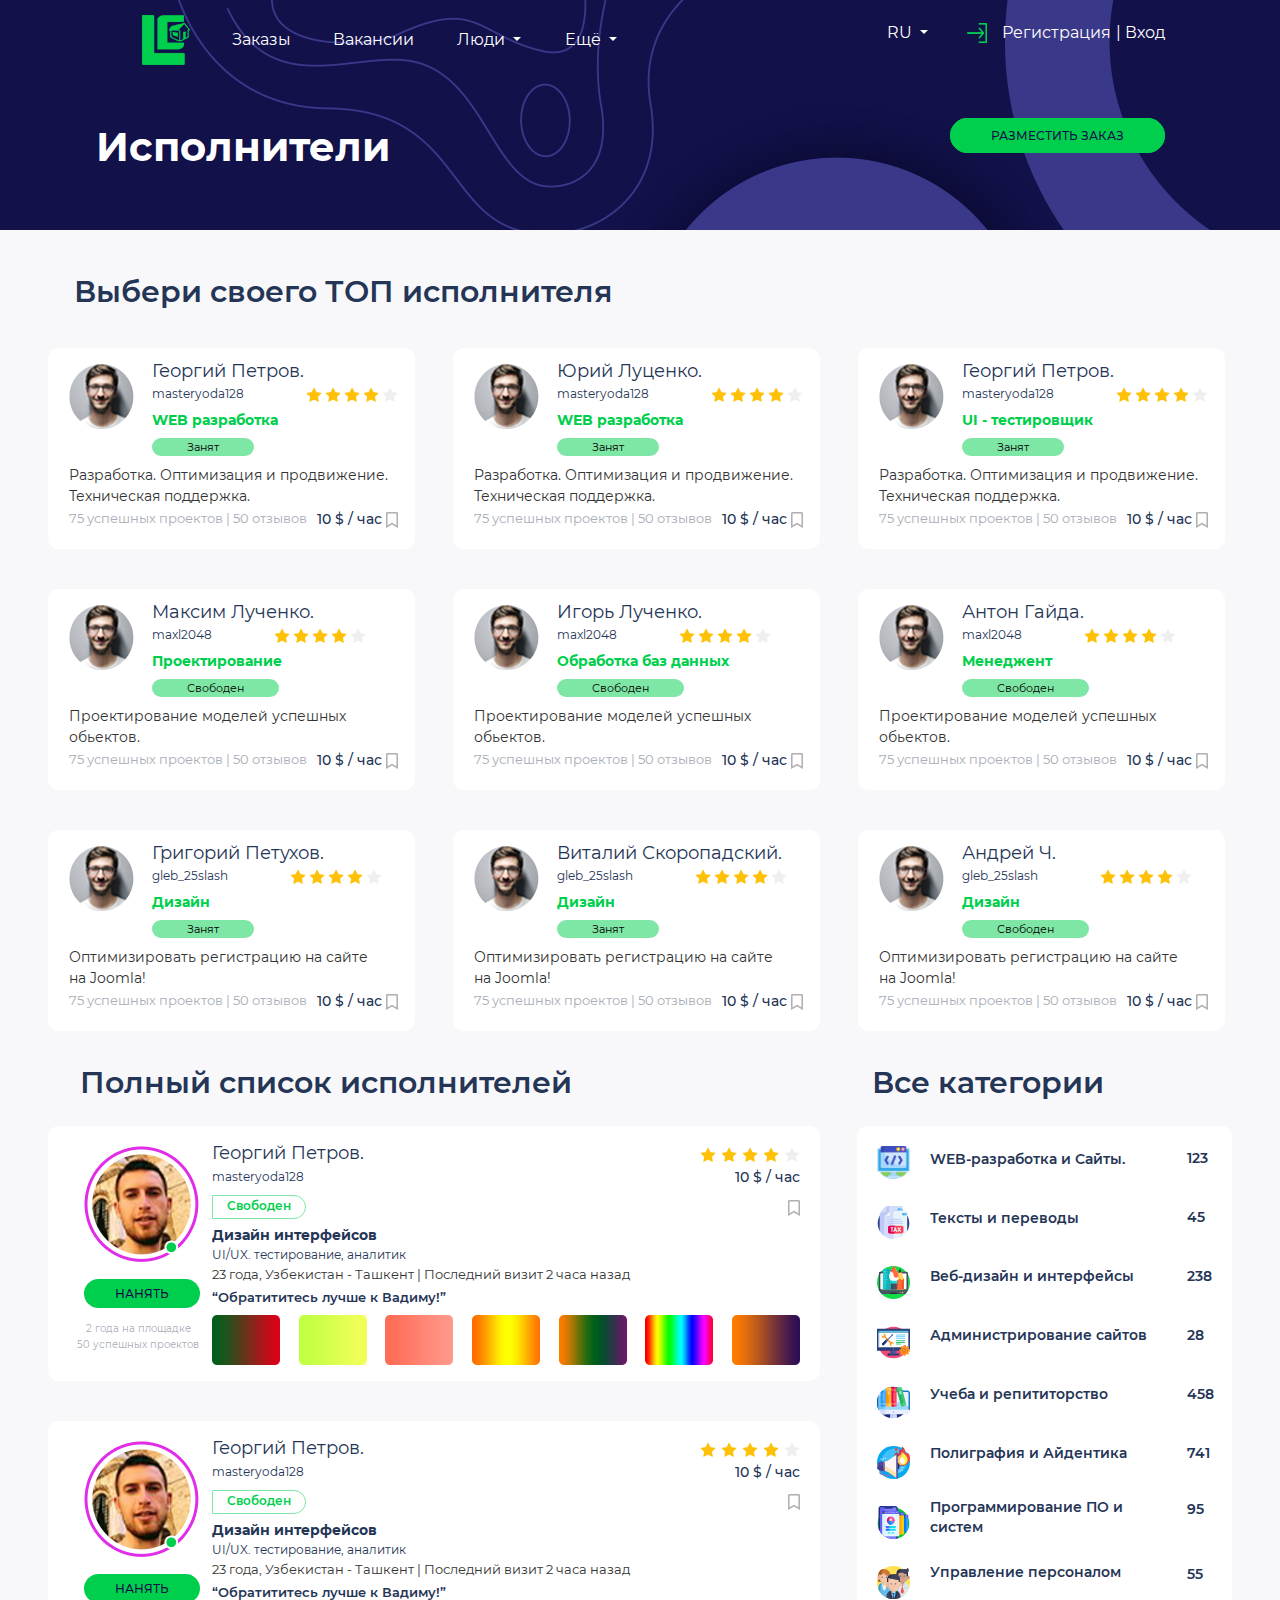
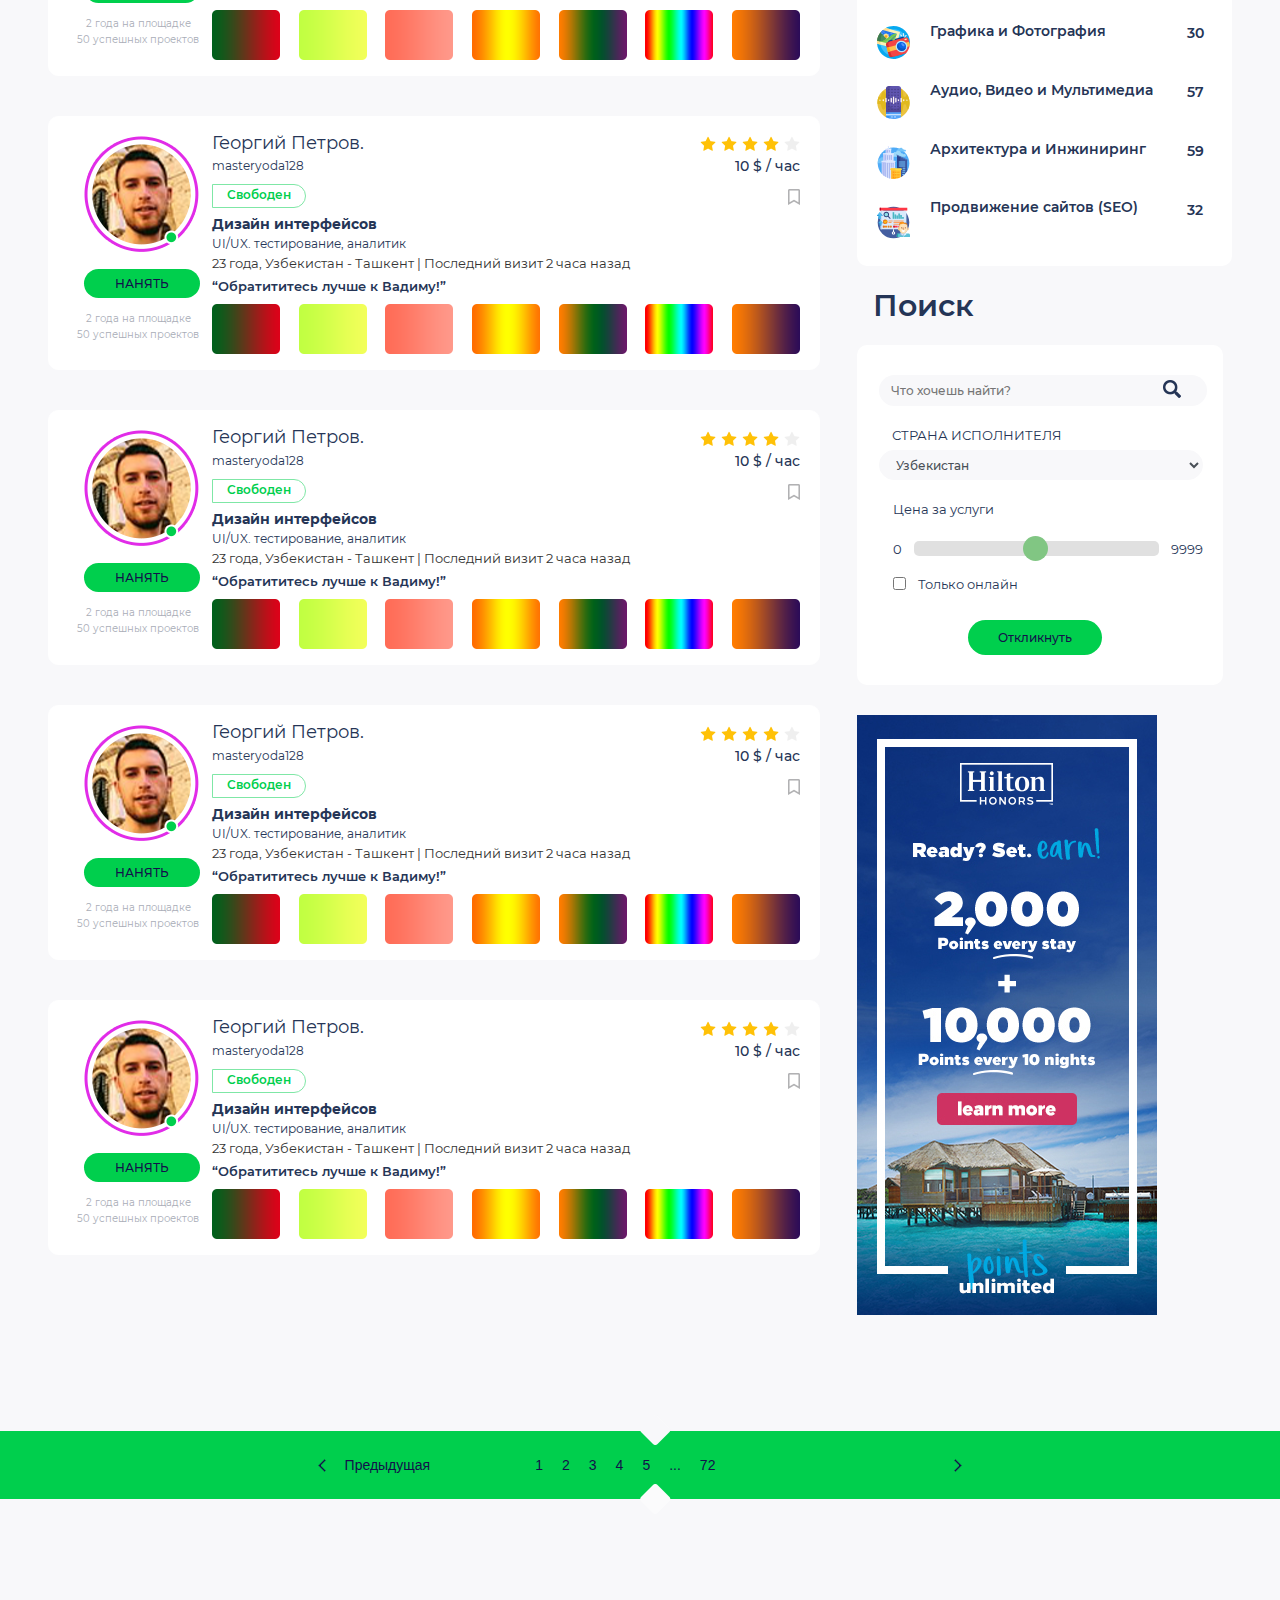
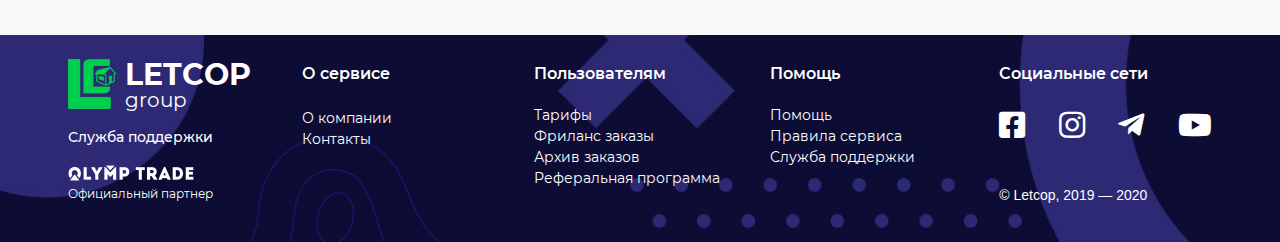
==== index.html @ edbf4bf4 "first commit" ====
<!DOCTYPE html>
<html lang="en">

<head>
    <meta charset="UTF-8">
    <meta name="viewport" content="width=device-width, initial-scale=1.0">
    <title>Document</title>
    <link rel="stylesheet" href="styles/style.css">
    <link rel="stylesheet" href="styles/fonts.css">
    <link rel="stylesheet" href="bootstrap/css/bootstrap.min.css">
    <link rel="stylesheet" href="bootstrap/js/bootstrap.min.js">
    <link rel="stylesheet" href="fontawesome/css/all.min.css">
</head>

<body>


    <header>
        <div class="header_part">
            <div class="container">
                <div class="row d-flex align-items-center justify-content-between">
                    <div class="header_nav_left d-flex">
                        <img src="images/logo.png" alt="logo.png">

                        <ul>
                            <li><a href="заказы/index.html">заказы</a></li>
                            <li><a href="">вакансии</a></li>
                            <li>

                                <div class="dropdown">
                                    <a class="btn dropdown-toggle" href="#" role="button" id="dropdownMenuLink_1"
                                        data-toggle="dropdown" aria-haspopup="true" aria-expanded="false">
                                        Люди
                                    </a>

                                    <div class="dropdown-menu" aria-labelledby="dropdownMenuLink">
                                        <a class="dropdown-item" href="#">Все исполнители</a>
                                        <a class="dropdown-item" href="#">Все команды</a>
                                        <a class="dropdown-item" href="#">Офлайн специалисты</a>
                                    </div>
                                </div>

                            </li>

                            <li>

                                <div class="dropdown">
                                    <a class="btn dropdown-toggle" href="#" role="button" id="dropdownMenuLink_3"
                                        data-toggle="dropdown" aria-haspopup="true" aria-expanded="false">
                                        ещё
                                    </a>

                                    <div class="dropdown-menu" aria-labelledby="dropdownMenuLink">
                                        <a class="dropdown-item" href="#">Реферальная программа</a>
                                        <a class="dropdown-item" href="#">База знаний</a>
                                        <a class="dropdown-item" href="#">Новости</a>
                                        <a class="dropdown-item" href="#">Форум</a>
                                        <a class="dropdown-item" href="#">Блог</a>
                                    </div>
                                </div>

                            </li>

                        </ul>
                    </div>

                    <div class="header_nav_right d-flex">
                        <div class="dropdown">
                            <a class="btn dropdown-toggle" href="#" role="button" id="dropdownMenuLink_4"
                                data-toggle="dropdown" aria-haspopup="true" aria-expanded="false">
                                RU
                            </a>

                            <div class="dropdown-menu" aria-labelledby="dropdownMenuLink">
                                <a class="dropdown-item" href="#">UZ</a>
                                <a class="dropdown-item" href="#">ENG</a>
                            </div>
                        </div>

                        <div class="logging">
                            <img src="images/logging_img.png" alt="logging_img">
                            <a href="">Регистрация</a> <span>|</span> <a href="">Вход</a>
                        </div>
                    </div>



                </div>

                <div class="row header_content d-flex justify-content-between">
                    <div class="header_content_h1">
                        <h1>исполнители</h1>
                    </div>

                    <div class="button"><a href="">разместить заказ</a></div>
                </div>
            </div>
        </div>
    </header>


    <main>

        <!-- 2 - часть main ( Выбери своего топ исполнителя! ) -->
        <section>

            <div class="main_top">
                <div class="container-fluid">
                    <div class="main_top_title d-flex justify-content-center">
                        <h2>Выбери своего <span>топ</span> исполнителя</h2>
                    </div>

                    <div class="d-flex justify-content-center">
                        <div class="top_executor_cards">

                            <div class="row">
                                <div class="col-lg-auto">
                                    <div class="card_1">
                                        <div class="top_part d-flex">
                                            <div class="executor"> <img src="images/executor__1.png" alt="executor__1">
                                            </div>
                                            <ul>
                                                <li>Георгий Петров.</li>
                                                <li>masteryoda128
                                                    <span><img src="images/star_1.png" alt="star__1">
                                                        <img src="images/star_1.png" alt="star_1">
                                                        <img src="images/star_1.png" alt="star_1">
                                                        <img src="images/star_1.png" alt="star_1">
                                                        <img src="images/star_2.png" alt="star_2">
                                                    </span></li>
                                                <li>WEB разработка</li>
                                                <li><a href="">занят</a></li>
                                            </ul>
                                        </div>

                                        <div class="bottom_part">
                                            <ul>
                                                <li>Разработка. Оптимизация и продвижение.</li>
                                                <li>Техническая поддержка.</li>
                                                <li><a href="">75 успешных проектов</a> | <a href="">50 отзывов</a>
                                                    <span>10
                                                        $ / час <a href=""><img src="images/bookmark.png"
                                                                alt="bookmark"></a></span>
                                                </li>

                                            </ul>
                                        </div>
                                    </div>
                                </div>
                                <div class="col-lg-auto">
                                    <div class="card_1">
                                        <div class="top_part d-flex">
                                            <div class="executor"> <img src="images/executor__1.png" alt="executor__1">
                                            </div>
                                            <ul>
                                                <li>Юрий Луценко.</li>
                                                <li>masteryoda128
                                                    <span><img src="images/star_1.png" alt="star__1">
                                                        <img src="images/star_1.png" alt="star_1">
                                                        <img src="images/star_1.png" alt="star_1">
                                                        <img src="images/star_1.png" alt="star_1">
                                                        <img src="images/star_2.png" alt="star_2">
                                                    </span></li>
                                                <li>WEB разработка</li>
                                                <li><a href="">занят</a></li>
                                            </ul>
                                        </div>

                                        <div class="bottom_part">
                                            <ul>
                                                <li>Разработка. Оптимизация и продвижение.</li>
                                                <li>Техническая поддержка.</li>
                                                <li><a href="">75 успешных проектов</a> | <a href="">50 отзывов</a>
                                                    <span>10
                                                        $ /
                                                        час <a href=""><img src="images/bookmark.png"
                                                                alt="bookmark"></a></span>
                                                </li>
                                            </ul>
                                        </div>
                                    </div>
                                </div>
                                <div class="col-lg-auto">
                                    <div class="card_1">
                                        <div class="top_part d-flex">
                                            <div class="executor"> <img src="images/executor__1.png" alt="executor__1">
                                            </div>
                                            <ul>
                                                <li>Георгий Петров.</li>
                                                <li>masteryoda128
                                                    <span><img src="images/star_1.png" alt="star__1">
                                                        <img src="images/star_1.png" alt="star_1">
                                                        <img src="images/star_1.png" alt="star_1">
                                                        <img src="images/star_1.png" alt="star_1">
                                                        <img src="images/star_2.png" alt="star_2">
                                                    </span></li>
                                                <li>UI - тестировщик</li>
                                                <li><a href="">занят</a></li>
                                            </ul>
                                        </div>

                                        <div class="bottom_part">
                                            <ul>
                                                <li>Разработка. Оптимизация и продвижение.</li>
                                                <li>Техническая поддержка.</li>
                                                <li><a href="">75 успешных проектов</a> | <a href="">50 отзывов</a>
                                                    <span>10
                                                        $ /
                                                        час <a href=""><img src="images/bookmark.png"
                                                                alt="bookmark"></a></span>
                                                </li>
                                            </ul>

                                        </div>
                                    </div>
                                </div>



                                <div class="col-lg-auto">
                                    <div class="card_1">
                                        <div class="top_part d-flex">
                                            <div class="executor"> <img src="images/executor__1.png" alt="executor__1">
                                            </div>
                                            <ul>
                                                <li>Максим Лученко.</li>
                                                <li>maxl2048
                                                    <span><img src="images/star_1.png" alt="star__1">
                                                        <img src="images/star_1.png" alt="star_1">
                                                        <img src="images/star_1.png" alt="star_1">
                                                        <img src="images/star_1.png" alt="star_1">
                                                        <img src="images/star_2.png" alt="star_2">
                                                    </span></li>
                                                <li>Проектирование</li>
                                                <li><a href="">свободен</a></li>
                                            </ul>
                                        </div>

                                        <div class="bottom_part">
                                            <ul>
                                                <li>Проектирование моделей успешных</li>
                                                <li>обьектов.</li>
                                                <li><a href="">75 успешных проектов</a> | <a href="">50 отзывов</a>
                                                    <span>10
                                                        $ /
                                                        час <a href=""><img src="images/bookmark.png"
                                                                alt="bookmark"></a></span>
                                                </li>
                                            </ul>
                                        </div>
                                    </div>
                                </div>
                                <div class="col-lg-auto">
                                    <div class="card_1">
                                        <div class="top_part d-flex">
                                            <div class="executor"> <img src="images/executor__1.png" alt="executor__1">
                                            </div>
                                            <ul>
                                                <li>Игорь Лученко.</li>
                                                <li>maxl2048
                                                    <span><img src="images/star_1.png" alt="star__1">
                                                        <img src="images/star_1.png" alt="star_1">
                                                        <img src="images/star_1.png" alt="star_1">
                                                        <img src="images/star_1.png" alt="star_1">
                                                        <img src="images/star_2.png" alt="star_2">
                                                    </span></li>
                                                <li>Обработка баз данных</li>
                                                <li><a href="">свободен</a></li>
                                            </ul>
                                        </div>

                                        <div class="bottom_part">
                                            <ul>
                                                <li>Проектирование моделей успешных</li>
                                                <li>обьектов.</li>
                                                <li><a href="">75 успешных проектов</a> | <a href="">50 отзывов</a>
                                                    <span>10
                                                        $ /
                                                        час <a href=""><img src="images/bookmark.png"
                                                                alt="bookmark"></a></span>
                                                </li>
                                            </ul>
                                        </div>
                                    </div>
                                </div>
                                <div class="col-lg-auto">
                                    <div class="card_1">
                                        <div class="top_part d-flex">
                                            <div class="executor"> <img src="images/executor__1.png" alt="executor__1">
                                            </div>
                                            <ul>
                                                <li>Антон Гайда.</li>
                                                <li>maxl2048
                                                    <span><img src="images/star_1.png" alt="star__1">
                                                        <img src="images/star_1.png" alt="star_1">
                                                        <img src="images/star_1.png" alt="star_1">
                                                        <img src="images/star_1.png" alt="star_1">
                                                        <img src="images/star_2.png" alt="star_2">
                                                    </span></li>
                                                <li>Менеджент</li>
                                                <li><a href="">свободен</a></li>
                                            </ul>
                                        </div>

                                        <div class="bottom_part">
                                            <ul>
                                                <li>Проектирование моделей успешных</li>
                                                <li>обьектов.</li>
                                                <li><a href="">75 успешных проектов</a> | <a href="">50 отзывов</a>
                                                    <span>10
                                                        $ /
                                                        час <a href=""><img src="images/bookmark.png"
                                                                alt="bookmark"></a></span>
                                                </li>
                                            </ul>
                                        </div>
                                    </div>
                                </div>



                                <div class="col-lg-auto">
                                    <div class="card_1">
                                        <div class="top_part d-flex">
                                            <div class="executor"> <img src="images/executor__1.png" alt="executor__1">
                                            </div>
                                            <ul>
                                                <li>Григорий Петухов.</li>
                                                <li>gleb_25slash
                                                    <span><img src="images/star_1.png" alt="star__1">
                                                        <img src="images/star_1.png" alt="star_1">
                                                        <img src="images/star_1.png" alt="star_1">
                                                        <img src="images/star_1.png" alt="star_1">
                                                        <img src="images/star_2.png" alt="star_2">
                                                    </span></li>
                                                <li>Дизайн</li>
                                                <li><a href="">занят</a></li>
                                            </ul>
                                        </div>

                                        <div class="bottom_part">
                                            <ul>
                                                <li>Оптимизировать регистрацию на сайте</li>
                                                <li>на Joomla!</li>
                                                <li><a href="">75 успешных проектов</a> | <a href="">50 отзывов</a>
                                                    <span>10
                                                        $ /
                                                        час <a href=""><img src="images/bookmark.png"
                                                                alt="bookmark"></a></span>
                                                </li>
                                            </ul>
                                        </div>
                                    </div>
                                </div>
                                <div class="col-lg-auto">
                                    <div class="card_1">
                                        <div class="top_part d-flex">
                                            <div class="executor"> <img src="images/executor__1.png" alt="executor__1">
                                            </div>
                                            <ul>
                                                <li>Виталий Скоропадский.</li>
                                                <li>gleb_25slash
                                                    <span><img src="images/star_1.png" alt="star__1">
                                                        <img src="images/star_1.png" alt="star_1">
                                                        <img src="images/star_1.png" alt="star_1">
                                                        <img src="images/star_1.png" alt="star_1">
                                                        <img src="images/star_2.png" alt="star_2">
                                                    </span></li>
                                                <li>Дизайн</li>
                                                <li><a href="">занят</a></li>
                                            </ul>
                                        </div>

                                        <div class="bottom_part">
                                            <ul>
                                                <li>Оптимизировать регистрацию на сайте</li>
                                                <li>на Joomla!</li>
                                                <li><a href="">75 успешных проектов</a> | <a href="">50 отзывов</a>
                                                    <span>10
                                                        $ /
                                                        час <a href=""><img src="images/bookmark.png"
                                                                alt="bookmark"></a></span>
                                                </li>
                                            </ul>
                                        </div>
                                    </div>
                                </div>
                                <div class="col-lg-auto">
                                    <div class="card_1">
                                        <div class="top_part d-flex">
                                            <div class="executor"> <img src="images/executor__1.png" alt="executor__1">
                                            </div>
                                            <ul>
                                                <li>Андрей Ч.</li>
                                                <li>gleb_25slash
                                                    <span><img src="images/star_1.png" alt="star__1">
                                                        <img src="images/star_1.png" alt="star_1">
                                                        <img src="images/star_1.png" alt="star_1">
                                                        <img src="images/star_1.png" alt="star_1">
                                                        <img src="images/star_2.png" alt="star_2">
                                                    </span></li>
                                                <li>Дизайн</li>
                                                <li><a href="">свободен</a></li>
                                            </ul>
                                        </div>

                                        <div class="bottom_part">
                                            <ul>
                                                <li>Оптимизировать регистрацию на сайте</li>
                                                <li>на Joomla!</li>
                                                <li><a href="">75 успешных проектов</a> | <a href="">50 отзывов</a>
                                                    <span>10
                                                        $ /
                                                        час <a href=""><img src="images/bookmark.png"
                                                                alt="bookmark"></a></span>
                                                </li>
                                            </ul>
                                        </div>
                                    </div>
                                </div>


                            </div>
                        </div>
                    </div>
                </div>
            </div>
        </section>

        <!-- 2 - часть main ( Полный список исполнителей! и Все категории )  -->
        <section>

            <div class="main_bottom">
                <div class="container-fluid">

                    <div class="main_bottom_title d-flex justify-content-center">
                        <h2>Полный список исполнителей</h2>
                        <h2>Все категории</h2>
                    </div>


                    <div class="d-flex justify-content-center">
                        <div class="main_bottom_cards d-flex">

                            <div class="full_list_of_performers">


                                <div class="card_performers d-flex justify-content-between ">

                                    <div class="left_part_card">
                                        <img src="images/performers_img.png" alt="performers_img">
                                        <ul>
                                            <li><a href="">нанять</a></li>
                                            <li>2 года на площадке</li>
                                            <li>50 успешных проектов</li>
                                        </ul>
                                    </div>

                                    <div class="right_part_card">
                                        <ul>
                                            <li>Георгий Петров.
                                                <span>
                                                    <img src="images/star_1.png" alt="star_1(right_part_card)">
                                                    <img src="images/star_1.png" alt="star_1(right_part_card)">
                                                    <img src="images/star_1.png" alt="star_1(right_part_card)">
                                                    <img src="images/star_1.png" alt="star_1(right_part_card)">
                                                    <img src="images/star_2.png" alt="star_2(right_part_card)">
                                                </span>
                                            </li>
                                            <li>masteryoda128 <span>10 $ / час</span></li>
                                            <li><a href="">Свободен</a> <a href=""><img src="images/bookmark.png"
                                                        alt="bookmark(right_part_card)"></a></li>
                                            <li>Дизайн интерфейсов</li>
                                            <li>UI/UX. тестирование, аналитик</li>
                                            <li>23 года, Узбекистан - Ташкент | Последний визит 2 часа назад</li>
                                            <li>“Обратититесь лучше к Вадиму!”</li>
                                            <li><img src="images/gradient_1_img.png" alt="gradient_img">
                                                <img src="images/gradient_2_img.png" alt="gradient_img">
                                                <img src="images/gradient_3_img.png" alt="gradient_img">
                                                <img src="images/gradient_4_img.png" alt="gradient_img">
                                                <img src="images/gradient_5_img.png" alt="gradient_img">
                                                <img src="images/gradient_6_img.png" alt="gradient_img">
                                                <img src="images/gradient_7_img.png" alt="gradient_7img"></li>
                                        </ul>
                                    </div>

                                </div>
                                <div class="card_performers d-flex justify-content-between ">

                                    <div class="left_part_card">
                                        <img src="images/performers_img.png" alt="performers_img">
                                        <ul>
                                            <li><a href="">нанять</a></li>
                                            <li>2 года на площадке</li>
                                            <li>50 успешных проектов</li>
                                        </ul>
                                    </div>

                                    <div class="right_part_card">
                                        <ul>
                                            <li>Георгий Петров.
                                                <span>
                                                    <img src="images/star_1.png" alt="star_1(right_part_card)">
                                                    <img src="images/star_1.png" alt="star_1(right_part_card)">
                                                    <img src="images/star_1.png" alt="star_1(right_part_card)">
                                                    <img src="images/star_1.png" alt="star_1(right_part_card)">
                                                    <img src="images/star_2.png" alt="star_2(right_part_card)">
                                                </span>
                                            </li>
                                            <li>masteryoda128 <span>10 $ / час</span></li>
                                            <li><a href="">Свободен</a> <a href=""><img src="images/bookmark.png"
                                                        alt="bookmark(right_part_card)"></a></li>
                                            <li>Дизайн интерфейсов</li>
                                            <li>UI/UX. тестирование, аналитик</li>
                                            <li>23 года, Узбекистан - Ташкент | Последний визит 2 часа назад</li>
                                            <li>“Обратититесь лучше к Вадиму!”</li>
                                            <li><img src="images/gradient_1_img.png" alt="gradient_img">
                                                <img src="images/gradient_2_img.png" alt="gradient_img">
                                                <img src="images/gradient_3_img.png" alt="gradient_img">
                                                <img src="images/gradient_4_img.png" alt="gradient_img">
                                                <img src="images/gradient_5_img.png" alt="gradient_img">
                                                <img src="images/gradient_6_img.png" alt="gradient_img">
                                                <img src="images/gradient_7_img.png" alt="gradient_7img"></li>
                                        </ul>
                                    </div>

                                </div>
                                <div class="card_performers d-flex justify-content-between ">

                                    <div class="left_part_card">
                                        <img src="images/performers_img.png" alt="performers_img">
                                        <ul>
                                            <li><a href="">нанять</a></li>
                                            <li>2 года на площадке</li>
                                            <li>50 успешных проектов</li>
                                        </ul>
                                    </div>

                                    <div class="right_part_card">
                                        <ul>
                                            <li>Георгий Петров.
                                                <span>
                                                    <img src="images/star_1.png" alt="star_1(right_part_card)">
                                                    <img src="images/star_1.png" alt="star_1(right_part_card)">
                                                    <img src="images/star_1.png" alt="star_1(right_part_card)">
                                                    <img src="images/star_1.png" alt="star_1(right_part_card)">
                                                    <img src="images/star_2.png" alt="star_2(right_part_card)">
                                                </span>
                                            </li>
                                            <li>masteryoda128 <span>10 $ / час</span></li>
                                            <li><a href="">Свободен</a> <a href=""><img src="images/bookmark.png"
                                                        alt="bookmark(right_part_card)"></a></li>
                                            <li>Дизайн интерфейсов</li>
                                            <li>UI/UX. тестирование, аналитик</li>
                                            <li>23 года, Узбекистан - Ташкент | Последний визит 2 часа назад</li>
                                            <li>“Обратититесь лучше к Вадиму!”</li>
                                            <li><img src="images/gradient_1_img.png" alt="gradient_img">
                                                <img src="images/gradient_2_img.png" alt="gradient_img">
                                                <img src="images/gradient_3_img.png" alt="gradient_img">
                                                <img src="images/gradient_4_img.png" alt="gradient_img">
                                                <img src="images/gradient_5_img.png" alt="gradient_img">
                                                <img src="images/gradient_6_img.png" alt="gradient_img">
                                                <img src="images/gradient_7_img.png" alt="gradient_7img"></li>
                                        </ul>
                                    </div>

                                </div>
                                <div class="card_performers d-flex justify-content-between ">

                                    <div class="left_part_card">
                                        <img src="images/performers_img.png" alt="performers_img">
                                        <ul>
                                            <li><a href="">нанять</a></li>
                                            <li>2 года на площадке</li>
                                            <li>50 успешных проектов</li>
                                        </ul>
                                    </div>

                                    <div class="right_part_card">
                                        <ul>
                                            <li>Георгий Петров.
                                                <span>
                                                    <img src="images/star_1.png" alt="star_1(right_part_card)">
                                                    <img src="images/star_1.png" alt="star_1(right_part_card)">
                                                    <img src="images/star_1.png" alt="star_1(right_part_card)">
                                                    <img src="images/star_1.png" alt="star_1(right_part_card)">
                                                    <img src="images/star_2.png" alt="star_2(right_part_card)">
                                                </span>
                                            </li>
                                            <li>masteryoda128 <span>10 $ / час</span></li>
                                            <li><a href="">Свободен</a> <a href=""><img src="images/bookmark.png"
                                                        alt="bookmark(right_part_card)"></a></li>
                                            <li>Дизайн интерфейсов</li>
                                            <li>UI/UX. тестирование, аналитик</li>
                                            <li>23 года, Узбекистан - Ташкент | Последний визит 2 часа назад</li>
                                            <li>“Обратититесь лучше к Вадиму!”</li>
                                            <li><img src="images/gradient_1_img.png" alt="gradient_img">
                                                <img src="images/gradient_2_img.png" alt="gradient_img">
                                                <img src="images/gradient_3_img.png" alt="gradient_img">
                                                <img src="images/gradient_4_img.png" alt="gradient_img">
                                                <img src="images/gradient_5_img.png" alt="gradient_img">
                                                <img src="images/gradient_6_img.png" alt="gradient_img">
                                                <img src="images/gradient_7_img.png" alt="gradient_7img"></li>
                                        </ul>
                                    </div>

                                </div>
                                <div class="card_performers d-flex justify-content-between ">

                                    <div class="left_part_card">
                                        <img src="images/performers_img.png" alt="performers_img">
                                        <ul>
                                            <li><a href="">нанять</a></li>
                                            <li>2 года на площадке</li>
                                            <li>50 успешных проектов</li>
                                        </ul>
                                    </div>

                                    <div class="right_part_card">
                                        <ul>
                                            <li>Георгий Петров.
                                                <span>
                                                    <img src="images/star_1.png" alt="star_1(right_part_card)">
                                                    <img src="images/star_1.png" alt="star_1(right_part_card)">
                                                    <img src="images/star_1.png" alt="star_1(right_part_card)">
                                                    <img src="images/star_1.png" alt="star_1(right_part_card)">
                                                    <img src="images/star_2.png" alt="star_2(right_part_card)">
                                                </span>
                                            </li>
                                            <li>masteryoda128 <span>10 $ / час</span></li>
                                            <li><a href="">Свободен</a> <a href=""><img src="images/bookmark.png"
                                                        alt="bookmark(right_part_card)"></a></li>
                                            <li>Дизайн интерфейсов</li>
                                            <li>UI/UX. тестирование, аналитик</li>
                                            <li>23 года, Узбекистан - Ташкент | Последний визит 2 часа назад</li>
                                            <li>“Обратититесь лучше к Вадиму!”</li>
                                            <li><img src="images/gradient_1_img.png" alt="gradient_img">
                                                <img src="images/gradient_2_img.png" alt="gradient_img">
                                                <img src="images/gradient_3_img.png" alt="gradient_img">
                                                <img src="images/gradient_4_img.png" alt="gradient_img">
                                                <img src="images/gradient_5_img.png" alt="gradient_img">
                                                <img src="images/gradient_6_img.png" alt="gradient_img">
                                                <img src="images/gradient_7_img.png" alt="gradient_7img"></li>
                                        </ul>
                                    </div>

                                </div>
                                <div class="card_performers d-flex justify-content-between ">

                                    <div class="left_part_card">
                                        <img src="images/performers_img.png" alt="performers_img">
                                        <ul>
                                            <li><a href="">нанять</a></li>
                                            <li>2 года на площадке</li>
                                            <li>50 успешных проектов</li>
                                        </ul>
                                    </div>

                                    <div class="right_part_card">
                                        <ul>
                                            <li>Георгий Петров.
                                                <span>
                                                    <img src="images/star_1.png" alt="star_1(right_part_card)">
                                                    <img src="images/star_1.png" alt="star_1(right_part_card)">
                                                    <img src="images/star_1.png" alt="star_1(right_part_card)">
                                                    <img src="images/star_1.png" alt="star_1(right_part_card)">
                                                    <img src="images/star_2.png" alt="star_2(right_part_card)">
                                                </span>
                                            </li>
                                            <li>masteryoda128 <span>10 $ / час</span></li>
                                            <li><a href="">Свободен</a> <a href=""><img src="images/bookmark.png"
                                                        alt="bookmark(right_part_card)"></a></li>
                                            <li>Дизайн интерфейсов</li>
                                            <li>UI/UX. тестирование, аналитик</li>
                                            <li>23 года, Узбекистан - Ташкент | Последний визит 2 часа назад</li>
                                            <li>“Обратититесь лучше к Вадиму!”</li>
                                            <li><img src="images/gradient_1_img.png" alt="gradient_img">
                                                <img src="images/gradient_2_img.png" alt="gradient_img">
                                                <img src="images/gradient_3_img.png" alt="gradient_img">
                                                <img src="images/gradient_4_img.png" alt="gradient_img">
                                                <img src="images/gradient_5_img.png" alt="gradient_img">
                                                <img src="images/gradient_6_img.png" alt="gradient_img">
                                                <img src="images/gradient_7_img.png" alt="gradient_7img"></li>
                                        </ul>
                                    </div>

                                </div>

                            </div>


                            <!-- 3 - часть main (Все категории) -->


                            <div class="all_catecories">
                                <div class="top_card_all_categories">

                                    <div class="list_all_categories d-flex">
                                        <ul>
                                            <li><img src="images/1_img_all_categories.png"
                                                    alt="1_img_all_categories.png"></li>
                                            <li><img src="images/2_img_all_categories.svg"
                                                    alt="2_img_all_categories.png"></li>
                                            <li><img src="images/3_img_all_categories.svg"
                                                    alt="3_img_all_categories.png"></li>
                                            <li><img src="images/4_img_all_categories.svg"
                                                    alt="4_img_all_categories.png"></li>
                                            <li><img src="images/5_img_all_categories.svg"
                                                    alt="5_img_all_categories.png"></li>
                                            <li><img src="images/6_img_all_categories.svg"
                                                    alt="6_img_all_categories.png"></li>
                                            <li><img src="images/7_img_all_categories.svg"
                                                    alt="7_img_all_categories.png"></li>
                                            <li><img src="images/8_img_all_categories.svg"
                                                    alt="8_img_all_categories.png"></li>
                                            <li><img src="images/9_img_all_categories.svg"
                                                    alt="9_img_all_categories.png"></li>
                                            <li><img src="images/10_img_all_categories.svg"
                                                    alt="10_img_all_categories.png"></li>
                                            <li><img src="images/11_img_all_categories.svg"
                                                    alt="11_img_all_categories.png"></li>
                                            <li><img src="images/12_img_all_categories.svg"
                                                    alt="12_img_all_categories.png"></li>


                                        </ul>


                                        <ul>
                                            <li>
                                                <div class="dropdown_all-categories">
                                                    <a class="btn " href="#" role="button" id="dropdownMenuLink__1"
                                                        data-toggle="dropdown" aria-haspopup="true"
                                                        aria-expanded="false">
                                                        WEB-разработка и Сайты.
                                                    </a>

                                                    <div class="dropdown-menu" aria-labelledby="dropdownMenuLink">
                                                        <ul>
                                                            <a class="dropdown-item d-flex justify-content-between"
                                                                href="#">Веб-программирование <span>7</span></a>
                                                            <a class="dropdown-item d-flex justify-content-between"
                                                                href="#">HTML-верстка <span>7</span></a>
                                                            <a class="dropdown-item d-flex justify-content-between"
                                                                href="#">Системы управления (CMS)
                                                                <span>23</span></a>
                                                            <a class="dropdown-item d-flex justify-content-between"
                                                                href="#">Сайты «под ключ» <span>7</span></a>
                                                            <a class="dropdown-item d-flex justify-content-between"
                                                                href="#">Интернет-магазины <span>7</span></a>
                                                            <a class="dropdown-item d-flex justify-content-between"
                                                                href="#">Тестирование сайтов <span>7</span></a>
                                                        </ul>

                                                    </div>
                                                </div>
                                            </li>

                                            <li>
                                                <div class="dropdown_all-categories">
                                                    <a class="btn " href="#" role="button" id="dropdownMenuLink__2"
                                                        data-toggle="dropdown" aria-haspopup="true"
                                                        aria-expanded="false">
                                                        Тексты и переводы
                                                    </a>

                                                    <div class="dropdown-menu" aria-labelledby="dropdownMenuLink">
                                                        <ul>
                                                            <a class="dropdown-item d-flex justify-content-between"
                                                                href="#">Копирайтинг<span>7</span></a>
                                                            <a class="dropdown-item d-flex justify-content-between"
                                                                href="#">Редактирование и
                                                                Корректура<span>7</span></a>
                                                            <a class="dropdown-item d-flex justify-content-between"
                                                                href="#">Рерайтинг
                                                                <span>23</span></a>
                                                            <a class="dropdown-item d-flex justify-content-between"
                                                                href="#">Нейминг и Слоганы<span>7</span></a>
                                                            <a class="dropdown-item d-flex justify-content-between"
                                                                href="#">Продающие тексты<span>7</span></a>
                                                            <a class="dropdown-item d-flex justify-content-between"
                                                                href="#">Сценарии<span>7</span></a>
                                                            <a class="dropdown-item d-flex justify-content-between"
                                                                href="#">Транскрибация<span>7</span></a>
                                                            <a class="dropdown-item d-flex justify-content-between"
                                                                href="#">Стихи, Песни и Проза<span>7</span></a>
                                                        </ul>

                                                    </div>
                                                </div>
                                            </li>

                                            <li>
                                                <div class="dropdown_all-categories">
                                                    <a class="btn " href="#" role="button" id="dropdownMenuLink__3"
                                                        data-toggle="dropdown" aria-haspopup="true"
                                                        aria-expanded="false">
                                                        Веб-дизайн и интерфейсы
                                                    </a>

                                                    <div class="dropdown-menu" aria-labelledby="dropdownMenuLink">
                                                        <ul>
                                                            <a class="dropdown-item d-flex justify-content-between"
                                                                href="#">Дизайн сайтов<span>7</span></a>
                                                            <a class="dropdown-item d-flex justify-content-between"
                                                                href="#">Баннеры<span>7</span></a>
                                                            <a class="dropdown-item d-flex justify-content-between"
                                                                href="#">Дизайн интерфейсов и игр
                                                                <span>23</span></a>
                                                            <a class="dropdown-item d-flex justify-content-between"
                                                                href="#">Иконки и Пиксель-арт<span>7</span></a>
                                                            <a class="dropdown-item d-flex justify-content-between"
                                                                href="#">Дизайн мобильных
                                                                приложений<span>7</span></a>
                                                        </ul>
                                                    </div>
                                                </div>
                                            </li>

                                            <li>
                                                <div class="dropdown_all-categories">
                                                    <a class="btn " href="#" role="button" id="dropdownMenuLink__4"
                                                        data-toggle="dropdown" aria-haspopup="true"
                                                        aria-expanded="false">
                                                        Администрирование сайтов
                                                    </a>

                                                    <div class="dropdown-menu" aria-labelledby="dropdownMenuLink">
                                                        <ul>
                                                            <a class="dropdown-item d-flex justify-content-between"
                                                                href="#">Наполнение сайтов<span>7</span></a>
                                                            <a class="dropdown-item d-flex justify-content-between"
                                                                href="#">Системное
                                                                администрирование<span>7</span></a>
                                                            <a class="dropdown-item d-flex justify-content-between"
                                                                href="#">Служба поддержки
                                                                <span>23</span></a>
                                                        </ul>

                                                    </div>
                                                </div>
                                            </li>

                                            <li>
                                                <div class="dropdown_all-categories">
                                                    <a class="btn " href="#" role="button" id="dropdownMenuLink__5"
                                                        data-toggle="dropdown" aria-haspopup="true"
                                                        aria-expanded="false">
                                                        Учеба и репититорство
                                                    </a>

                                                    <div class="dropdown-menu" aria-labelledby="dropdownMenuLink">
                                                        <ul>
                                                            <a class="dropdown-item d-flex justify-content-between"
                                                                href="#">Контрольные, Задачи и
                                                                Тесты<span>7</span></a>
                                                            <a class="dropdown-item d-flex justify-content-between"
                                                                href="#">Рефераты, Курсовые и
                                                                Дипломы<span>7</span></a>
                                                            <a class="dropdown-item d-flex justify-content-between"
                                                                href="#">Уроки и Репетиторство
                                                                <span>23</span></a>
                                                            <a class="dropdown-item d-flex justify-content-between"
                                                                href="#">Лабораторные работы<span>7</span></a>
                                                        </ul>

                                                    </div>
                                                </div>
                                            </li>

                                            <li>
                                                <div class="dropdown_all-categories">
                                                    <a class="btn " href="#" role="button" id="dropdownMenuLink__6"
                                                        data-toggle="dropdown" aria-haspopup="true"
                                                        aria-expanded="false">
                                                        Полиграфия и Айдентика
                                                    </a>

                                                    <div class="dropdown-menu" aria-labelledby="dropdownMenuLink">
                                                        <ul>
                                                            <a class="dropdown-item d-flex justify-content-between"
                                                                href="#">Логотипы и Знаки<span>7</span></a>
                                                            <a class="dropdown-item d-flex justify-content-between"
                                                                href="#">Дизайн продукции<span>7</span></a>
                                                            <a class="dropdown-item d-flex justify-content-between"
                                                                href="#">Фирменный стиль
                                                                <span>23</span></a>
                                                            <a class="dropdown-item d-flex justify-content-between"
                                                                href="#">Верстка полиграфии<span>7</span></a>
                                                            <a class="dropdown-item d-flex justify-content-between"
                                                                href="#">Наружная реклама<span>7</span></a>
                                                        </ul>

                                                    </div>
                                                </div>
                                            </li>

                                            <li>
                                                <div class="dropdown_all-categories">
                                                    <a class="btn " href="#" role="button" id="dropdownMenuLink__7"
                                                        data-toggle="dropdown" aria-haspopup="true"
                                                        aria-expanded="false">
                                                        Программирование ПО и систем
                                                    </a>

                                                    <div class="dropdown-menu" aria-labelledby="dropdownMenuLink">
                                                        <ul>
                                                            <a class="dropdown-item d-flex justify-content-between"
                                                                href="#">Мобильные приложения<span>7</span></a>
                                                            <a class="dropdown-item d-flex justify-content-between"
                                                                href="#">Прикладное ПО<span>7</span></a>
                                                            <a class="dropdown-item d-flex justify-content-between"
                                                                href="#">1С-программирование
                                                                <span>23</span></a>
                                                            <a class="dropdown-item d-flex justify-content-between"
                                                                href="#">Базы данных<span>7</span></a>
                                                            <a class="dropdown-item d-flex justify-content-between"
                                                                href="#">Разработка игр<span>7</span></a>
                                                            <a class="dropdown-item d-flex justify-content-between"
                                                                href="#">Системное
                                                                программирование<span>7</span></a>
                                                            <a class="dropdown-item d-flex justify-content-between"
                                                                href="#">Встраиваемые системы<span>7</span></a>
                                                            <a class="dropdown-item d-flex justify-content-between"
                                                                href="#">Тестирование ПО<span>7</span></a>
                                                        </ul>

                                                    </div>
                                                </div>
                                            </li>

                                            <li>
                                                <div class="dropdown_all-categories">
                                                    <a class="btn " href="#" role="button" id="dropdownMenuLink__8"
                                                        data-toggle="dropdown" aria-haspopup="true"
                                                        aria-expanded="false">
                                                        Управление персоналом
                                                    </a>

                                                    <div class="dropdown-menu" aria-labelledby="dropdownMenuLink">
                                                        <ul>
                                                            <a class="dropdown-item d-flex justify-content-between"
                                                                href="#">Управление продажами<span>7</span></a>
                                                            <a class="dropdown-item d-flex justify-content-between"
                                                                href="#">Управление проектами<span>7</span></a>
                                                            <a class="dropdown-item d-flex justify-content-between"
                                                                href="#">Подбор персонала (HR)
                                                                <span>23</span></a>
                                                        </ul>

                                                    </div>
                                                </div>
                                            </li>

                                            <li>
                                                <div class="dropdown_all-categories">
                                                    <a class="btn " href="#" role="button" id="dropdownMenuLink__9"
                                                        data-toggle="dropdown" aria-haspopup="true"
                                                        aria-expanded="false">
                                                        Графика и Фотография
                                                    </a>

                                                    <div class="dropdown-menu" aria-labelledby="dropdownMenuLink">
                                                        <ul>
                                                            <a class="dropdown-item d-flex justify-content-between"
                                                                href="#">Иллюстрации и Рисунки<span>7</span></a>
                                                            <a class="dropdown-item d-flex justify-content-between"
                                                                href="#">3D-графика<span>7</span></a>
                                                            <a class="dropdown-item d-flex justify-content-between"
                                                                href="#">Обработка фотографий
                                                                <span>23</span></a>
                                                            <a class="dropdown-item d-flex justify-content-between"
                                                                href="#">Фотосъемка<span>7</span></a>
                                                            <a class="dropdown-item d-flex justify-content-between"
                                                                href="#">Шрифты<span>7</span></a>
                                                        </ul>

                                                    </div>
                                                </div>
                                            </li>

                                            <li>
                                                <div class="dropdown_all-categories">
                                                    <a class="btn " href="#" role="button" id="dropdownMenuLink__10"
                                                        data-toggle="dropdown" aria-haspopup="true"
                                                        aria-expanded="false">
                                                        Аудио, Видео и Мультимедиа
                                                    </a>

                                                    <div class="dropdown-menu" aria-labelledby="dropdownMenuLink">
                                                        <ul>
                                                            <a class="dropdown-item d-flex justify-content-between"
                                                                href="#">Видеомонтаж<span>7</span></a>
                                                            <a class="dropdown-item d-flex justify-content-between"
                                                                href="#">Анимация<span>7</span></a>
                                                            <a class="dropdown-item d-flex justify-content-between"
                                                                href="#">Озвучивание
                                                                <span>23</span></a>
                                                            <a class="dropdown-item d-flex justify-content-between"
                                                                href="#">Презентации<span>7</span></a>
                                                            <a class="dropdown-item d-flex justify-content-between"
                                                                href="#">Аудиомонтаж<span>7</span></a>
                                                            <a class="dropdown-item d-flex justify-content-between"
                                                                href="#">Музыка и Звуки<span>7</span></a>
                                                        </ul>

                                                    </div>
                                                </div>
                                            </li>

                                            <li>
                                                <div class="dropdown_all-categories">
                                                    <a class="btn " href="#" role="button" id="dropdownMenuLink__11"
                                                        data-toggle="dropdown" aria-haspopup="true"
                                                        aria-expanded="false">
                                                        Архитектура и Инжиниринг
                                                    </a>

                                                    <div class="dropdown-menu" aria-labelledby="dropdownMenuLink">
                                                        <ul>
                                                            <a class="dropdown-item d-flex justify-content-between"
                                                                href="#">Интерьеры и Экстерьеры<span>7</span></a>
                                                            <a class="dropdown-item d-flex justify-content-between"
                                                                href="#">Чертежи и Схемы<span>7</span></a>
                                                            <a class="dropdown-item d-flex justify-content-between"
                                                                href="#">Архитектура зданий
                                                                <span>23</span></a>
                                                            <a class="dropdown-item d-flex justify-content-between"
                                                                href="#">Ландшафтный дизайн<span>7</span></a>
                                                            <a class="dropdown-item d-flex justify-content-between"
                                                                href="#">Машиностроение<span>7</span></a>
                                                        </ul>

                                                    </div>
                                                </div>
                                            </li>

                                            <li>
                                                <div class="dropdown_all-categories">
                                                    <a class="btn " href="#" role="button" id="dropdownMenuLink__12"
                                                        data-toggle="dropdown" aria-haspopup="true"
                                                        aria-expanded="false">
                                                        Продвижение сайтов (SEO)
                                                    </a>

                                                    <div class="dropdown-menu" aria-labelledby="dropdownMenuLink">
                                                        <ul>
                                                            <a class="dropdown-item d-flex justify-content-between"
                                                                href="#">Социальные сети (SMM и
                                                                SMO)<span>7</span></a>
                                                            <a class="dropdown-item d-flex justify-content-between"
                                                                href="#">Поисковые системы (SEO)<span>7</span></a>
                                                            <a class="dropdown-item d-flex justify-content-between"
                                                                href="#">Контекстная реклама
                                                                <span>23</span></a>
                                                            <a class="dropdown-item d-flex justify-content-between"
                                                                href="#">Маркетинговый анализ<span>7</span></a>
                                                        </ul>

                                                    </div>
                                                </div>
                                            </li>

                                        </ul>

                                        <ul>
                                            <li><a href="">123</a></li>
                                            <li><a href="">45</a></li>
                                            <li><a href="">238</a></li>
                                            <li><a href="">28</a></li>
                                            <li><a href="">458</a></li>
                                            <li><a href="">741</a></li>
                                            <li><a href="">95</a></li>
                                            <li><a href="">55</a></li>
                                            <li><a href="">30</a></li>
                                            <li><a href="">57</a></li>
                                            <li><a href="">59</a></li>
                                            <li><a href="">32</a></li>
                                        </ul>
                                    </div>



                                </div>

                                <!-- 3 - часть main (Все категории (Поиск)) -->
                                <div class="search">
                                    <h2>поиск</h2>
                                </div>

                                <div class="search_card">

                                    <ul>

                                        <li><input type="text" placeholder="Что хочешь найти?" name="user-search"> <a
                                                href=""><img src="images/img_search.png" alt="img_search"></a></li>
                                        <li>страна исполнителя</li>

                                        <select id="inputState" class="form-control">
                                            <option selected>Узбекистан</option>
                                            <option value="">Казахстан</option>
                                            <option value="">Таджикистан</option>
                                            <option value="">Кыргызистан</option>
                                            <option value="">Азербайджан</option>
                                        </select>

                                        <li>Цена за услуги</li>
                                        <li>
                                            <div class="slidecontainer d-flex justify-content-center">
                                                <span>0</span>
                                                <input type="range" min="1" max="100" value="50" class="slider"
                                                    id="myRange">
                                                <span>9999</span>
                                            </div>
                                        </li>
                                        <li><input type="checkbox"><span>Только онлайн</span></li>
                                        <li><a href="">Откликнуть</a></li>
                                    </ul>

                                </div>

                                <div class="advertising_banner">
                                    <img src="images/advertising-banner_img.jpg" alt="advertising-banner_img.jpg">

                                </div>


                            </div>
                        </div>
                    </div>
                </div>
            </div>

        </section>


        <div class="green_line d-flex align-items-center justify-content-center">

            <a href=""><img src="images/chevron-left_img.png" alt="chevron-left_img"></a>
            <a href="">предыдущая</a>
            <a href="">1</a>
            <a href="">2</a>
            <a href="">3</a>
            <a href="">4</a>
            <a href="">5</a>
            <a href="">...</a>
            <a href="">72</a>
            <a href=""><img src="images/chevron-right_img.png" alt="chevron-right_img.png"></a>

        </div>
        <img src="images/upper-delta_img.png" alt="upper-delta_img">
        <img src="images/lower-delta_img.png" alt="lower-delta_img">

    </main>

    <footer>

        <div class="footer_list">
            <div class="container-fluid">
                <div class="footer_content row">
                    <div class="footer_content_ul col-lg-12 d-flex justify-content-center">

                        <ul>
                            <li class="d-flex"><img src="images/logo.png" alt="logo.png"><a
                                    href="">LETCOP<br><span>group</span></a></li>
                            <li><a href="">Служба поддержки</a></li>
                            <li><a href=""><img src="images/olymp_trade_font_img.png" alt="olymp_trade_font_img"></a>
                            </li>
                            <li>Официальный партнер</li>
                        </ul>


                        <ul>
                            <li>О сервисе</li>
                            <li><a href="">О компании</a></li>
                            <li><a href="">Контакты</a></li>
                        </ul>

                        <ul>
                            <li>Пользователям</li>
                            <li><a href="">Тарифы</a></li>
                            <li><a href="">Фриланс заказы</a></li>
                            <li><a href="">Архив заказов</a></li>
                            <li><a href="">Реферальная программа</a></li>
                        </ul>

                        <ul>
                            <li>Помощь</li>
                            <li><a href="">Помощь</a></li>
                            <li><a href="">Правила сервиса</a></li>
                            <li><a href="">Служба поддержки</a></li>
                        </ul>

                        <ul>
                            <li>Социальные сети</li>
                            <li>
                                <a href=""><i class="fab fa-facebook-square"></i></a>
                                <a href=""><i class="fab fa-instagram"></i></a>
                                <a href=""><i class="fab fa-telegram-plane"></i></a>
                                <a href=""><i class="fab fa-youtube"></i></a>

                            </li>
                            <li>© Letcop, 2019 — 2020</li>
                        </ul>
                    </div>
                </div>
            </div>

        </div>
    </footer>






    <script src="bootstrap/js/jquery.js"></script>
    <script src="bootstrap/js/popper.js"></script>
    <script src="bootstrap/js/bootstrap.min.js"></script>

</body>

</html>
---- styles/style.css ----
@import 'fonts.css';

* {
    margin: 0;
    padding: 0;
    list-style: none;
}

header {
    background: url(../images/header_01.jpg);
}

.header_part {
    margin: 0 115px 0 96px;
}

.header_nav_left {
    margin-top: 15px;
}

.header_nav_left ul {
    display: flex;
    align-items: center;
    margin: 0;

}

img[alt="logo.png"] {
    margin-right: 42px;
    padding-left: 46px;
}


#dropdownMenuLink_1,
#dropdownMenuLink_2,
#dropdownMenuLink_3,
#dropdownMenuLink_4{
    padding: 0;
}
#dropdownMenuLink_1,
#dropdownMenuLink_2,
#dropdownMenuLink_3,
#dropdownMenuLink_4:focus{
    box-shadow: none;
}

.dropdown .dropdown-menu{
    background: rgba(18, 17, 74, 0);
    /* border: none; */
    min-width: 0;
}

.header_nav_left ul li:nth-child(3) .dropdown .dropdown-menu .dropdown-item{
     padding: 4px 12px;
     width: 160px;
     margin-right: 0;
     font-family: 'Montserrat-Regular';
     font-weight: normal;
     font-size: 12px;
     color: #ffffff;
}
.header_nav_left ul li:nth-child(4) .dropdown .dropdown-menu .dropdown-item{
     padding: 4px 12px;
     width: 75px;
     margin: 0;
     font-family: 'Montserrat-Regular';
     font-weight: normal;
     font-size: 12px;
     color: #ffffff;
}
.header_nav_left ul li:nth-child(5) .dropdown .dropdown-menu .dropdown-item{
     padding: 4px 12px;
     width: 186px;
     margin-right: 0;
     font-family: 'Montserrat-Regular';
     font-weight: normal;
     font-size: 12px;
     color: #ffffff;
}
.header_nav_right .dropdown .dropdown-menu .dropdown-item{
     padding: 4px 12px;
     width: 47px;
     margin-right: 0;
     font-family: 'Montserrat-Regular';
     font-weight: normal;
     font-size: 12px;
     color: #ffffff;
}
.header_nav_right .dropdown .dropdown-menu .dropdown-item:hover{
    background-color: rgba(18, 17, 74, 0.3);
    color: #01c94d;
}

.header_nav_left ul li:nth-child(3) .dropdown .dropdown-menu .dropdown-item:hover,
.header_nav_left ul li:nth-child(4) .dropdown .dropdown-menu .dropdown-item:hover,
.header_nav_left ul li:nth-child(5) .dropdown .dropdown-menu .dropdown-item:hover{
     background-color: rgba(18, 17, 74, 0.3);
     color: #01c94d;
}

.header_nav_left ul li a {
    margin-right: 42px;
    font-family: 'Montserrat-Regular';
    font-weight: normal;
    font-size: 16px;
    color: #ffffff;
    text-transform: capitalize;
    text-decoration: none;
}

.header_nav_left ul li a:hover {
    color: #01c94d;
}

.header_nav_right img[alt="logging_img"]{
    margin-left: 38px;
    padding-right: 11px;
}


.header_nav_right a {
    padding-top: 7px;
    font-family: 'Montserrat-Regular';
    font-weight: normal;
    font-size: 16px;
    color: #ffffff;
    line-height: 12px;
}
.header_nav_right span{
    font-family: 'Montserrat-Regular';
    font-weight: normal;
    font-size: 16px;
    color: #ffffff;
}

.header_nav_right a:hover {
    text-decoration: none;
    color: #01c94d;
}

.header_nav_right ul img:hover {
    color: #01c94d;
}

.header_content {
    margin-top: 58px;
    padding-bottom: 51px;
}

.header_content h1 {
    font-family: 'Montserrat-Bold';
    font-weight: bold;
    font-size: 40px;
    text-transform: capitalize;
    color: #ffffff;
}

.header_content .button a {
    border: 1px solid #00cf4d;
    border-radius: 50px;
    padding: 9px 40px;
    font-family: 'Montserrat-Medium';
    font-weight: medium;
    font-size: 12px;
    color: #12114a;
    background: #00cf4d;
    text-transform: uppercase;
}

.header_content .button a:hover {
    text-decoration: none;
}

/* ============================================================ main-start ============================================================ */


.main_top_title h2{
    margin-right: 593px;
}

main {
    background: #f8f8fa;
}

.main_top h2 {
    font-family: 'Montserrat-SemiBold';
    font-weight: 600;
    font-size: 30px;
    color: #253556;
    margin-bottom: 38px;
    padding-top: 44px;

}
 
.top_executor_cards{
    width: 1185px;
}

.main_top h2 span {
    font-family: 'Montserrat-SemiBold';
    font-weight: 600;
    font-size: 30px;
    color: #253556;
    margin-bottom: 38px;
    padding-top: 44px;
    text-transform: uppercase;

}

.top_part ul {
    padding-left: 18px;
}

.top_part ul li:nth-child(1) {
    font-family: 'Montserrat-Regular';
    font-weight: normal;
    font-size: 18px;
    color: #253556;
    line-height: 14px;
    margin-bottom: 9px;
}

.top_part ul li:nth-child(2) {
    font-family: 'Montserrat-Regular';
    font-weight: normal;
    font-size: 12px;
    color: #253556;
    line-height: 14px;
    /* padding-top: 11px; */
}

img[alt="star__1"] {
    margin-left: 59px;
}


.top_part ul li:nth-child(3) {
    font-family: 'Montserrat-Bold';
    font-weight: 700;
    font-size: 14px;
    color: #00cf4d;
    line-height: 11px;
    padding: 13px 0 12px 0;
}

.top_part ul li:nth-child(4) a {

    padding: 2px 35px 2px 35px;
    border-radius: 50px;
    font-family: 'Montserrat-Regular';
    font-weight: normal;
    font-size: 11px;
    color: #000000;
    background: #efefef;
    text-transform: capitalize;
    line-height: 8px;

}

.top_part ul li:nth-child(4) a,
.card_1:nth-child(3) .top_part ul li:nth-child(4) a {
    padding: 2px 35px 2px 35px;
    border-radius: 50px;
    font-family: 'Montserrat-Regular';
    font-weight: normal;
    font-size: 11px;
    color: #000000;
    background: #7fe7a6;
    text-transform: capitalize;
    line-height: 8px;
}

.top_part ul li:nth-child(4) {
    line-height: 15px;
}

.top_part ul li:nth-child(4) a:hover {
    text-decoration: none;
}

.bottom_part ul {
    margin: 0;
}

.bottom_part ul li:nth-child(1) {
    font-family: 'Montserrat-Regular';
    font-weight: normal;
    font-size: 14px;
    color: #333333;
    line-height: 12px;
}

.bottom_part ul li:nth-child(2) {
    font-family: 'Montserrat-Regular';
    font-weight: normal;
    font-size: 14px;
    color: #333333;
    line-height: 12px;
    padding-top: 9px;
}

.bottom_part ul li:nth-child(3) {
    font-family: 'Montserrat-Regular';
    font-weight: normal;
    font-size: 13px;
    color: #a9adb7;
    line-height: 10px;
    padding-top: 10px;

}

.bottom_part ul li:nth-child(3) a {
    font-family: 'Montserrat-Regular';
    font-weight: normal;
    font-size: 13px;
    color: #a9adb7;
    line-height: 10px;

}

.bottom_part ul li:nth-child(3) a:hover {
    text-decoration: none;
}

.bottom_part ul li:nth-child(3) span {
    font-family: 'Montserrat-Medium';
    font-weight: 500;
    font-size: 14px;
    color: #253556;
    padding-left: 7px;
    height: 16px;
    width: 89px;
}

.card_1 {
    margin: 0;
    background: #ffffff;
    padding: 15px 15px 15px 20px;
    border-radius: 10px;
    border: 1px solid #ffff;
    margin-bottom: 40px;
    margin-right: 8px;
    width: 367px;
    height: 201px;
    transition: 0.5s;
}

.card_1:hover {
    border-color: rgb(0, 207, 77) ;
    transition: 0.5s;
}

/* ====== <!-- 2 - часть main ( Полный список исполнителей! и Все категории ) --- START  --> ======= */

.main_bottom_title h2{
    font-family: 'Montserrat-SemiBold';
    font-weight: 600;
    font-size: 30px;
    color: #253556;
    line-height: 24px;
    margin: 0;
}

.main_bottom_title h2:nth-child(2) {
    margin-right: 97px;
    margin-left: 300px;
}

.main_bottom_title {
    margin-bottom: 31px;
}

.card_performers {
    background: #ffffff;
    padding: 19px 19px 15px 25px;
    border-radius: 10px;
    margin-bottom: 40px;
    margin-right: 37px;
    /* height: 252px; */
    width: 772px;
    border: 1px solid #ffff;
    transition: 0.5s;
}

.card_performers:hover {
    border-color:rgb(0, 207, 77);
    transition: 0.5s;
}
.left_part_card{
    width: 129px;
}

.left_part_card ul{
    margin: 0;
}
.left_part_card img[alt="performers_img"] {
    padding-left: 10px;
}

.left_part_card ul li:nth-child(1) {
    padding: 19px 0;
    padding-left: 10px;
}

.left_part_card ul li:nth-child(1) a {
    background: #00cf4d;
    line-height: 10px;
    padding: 7px 31px;
    border-radius: 19px;
    color: #12114a;
    font-family: 'Montserrat-Medium';
    font-weight: 500;
    font-size: 12px;
    text-transform: uppercase;

}

.left_part_card ul li:nth-child(1) a:hover {
    text-decoration: none;
}

.left_part_card ul li:nth-child(2) {
    margin-bottom: 6px;
}

.left_part_card ul li:nth-child(2),
.left_part_card ul li:nth-child(3) {
    color: #a9adb7;
    line-height: 10px;
    font-family: 'Montserrat-Regular';
    font-weight: normal;
    font-size: 10px;
    text-align: center;

}

/* .right_part_card {
    margin-left: 17px;
} */

.right_part_card ul{
    margin: 0; 
    width: 588px;    
}

.right_part_card ul li:nth-child(1) {
    font-family: 'Montserrat-Regular';
    font-weight: normal;
    font-size: 18px;
    color: #253556;
    line-height: 14px;
}

.right_part_card ul li:nth-child(1){
    display: flex;
    justify-content: space-between;
}

.right_part_card ul li:nth-child(2) {
    font-family: 'Montserrat-Regular';
    font-weight: normal;
    font-size: 12px;
    color: #253556;
    line-height: 14px;
    padding-top: 8px;
    margin-bottom: 11px;
}

.right_part_card ul li:nth-child(2) span {
    font-family: 'Montserrat-Medium';
    font-weight: 500;
    font-size: 14px;
    color: #253556;
}
.right_part_card ul li:nth-child(2){
    display: flex;
    justify-content: space-between;
}

.right_part_card ul li:nth-child(3) a:nth-child(1) {
    font-family: 'Montserrat-SemiBold';
    font-weight: 600;
    font-size: 12px;
    line-height: 10px;
    color: #00cf4d;
    border: 1px solid #7fe7a6;
    border-top-right-radius: 15px;
    border-bottom-right-radius: 15px;
    padding: 5px 14px;

}

.right_part_card ul li:nth-child(3) a:nth-child(1):hover {
    text-decoration: none;
}

.right_part_card ul li:nth-child(3){
    display: flex;
    justify-content: space-between;
}

.right_part_card ul li:nth-child(4) {
    font-family: 'Montserrat-Bold';
    font-weight: 700;
    font-size: 14px;
    color: #253556;
    line-height: 14px;
    padding-top: 9px;
}

.right_part_card ul li:nth-child(5) {
    font-family: 'Montserrat-Regular';
    font-weight: normal;
    font-size: 12px;
    color: #253556;
    line-height: 10px;
    padding-top: 8px;
}

.right_part_card ul li:nth-child(6) {
    font-family: 'Montserrat-Regular';
    font-weight: normal;
    font-size: 13px;
    color: #333333;
    line-height: 10px;
    padding-top: 9px;
}

.right_part_card ul li:nth-child(7) {
    font-family: 'Montserrat-SemiBold';
    font-weight: 600;
    font-size: 13px;
    color: #253556;
    line-height: 12px;
    padding: 12px 0;
}

.right_part_card ul li:nth-child(8){
    display: flex;
    justify-content: space-between;
}

/* ============================== main - ( Все категории )*/

.all_categories {
    margin-left: 38px;
    position: absolute;
}

.list_all_categories ul:nth-child(2) li a {
    font-family: 'Montserrat-SemiBold';
    font-weight: 600;
    font-size: 14px;
    line-height: 10px;
    color: #253556;
    /* width: 228px; */
}


.list_all_categories ul:nth-child(2) li:nth-child(12) {
    width: 228px;
    margin-bottom: 7px;
}

.list_all_categories ul:nth-child(2) li {
    width: 228px;
    margin-bottom: 48px;
    line-height: 11px;
}

.list_all_categories ul:nth-child(2) li:nth-child(6) {
    margin-bottom: 39px;
}
.list_all_categories ul:nth-child(2) li:nth-child(7) {
    margin-bottom: 30px;
}
.list_all_categories ul:nth-child(2) li:nth-child(7) a {
    line-height: 20px;
}
.list_all_categories ul:nth-child(2) li:nth-child(1) {
    padding-top: 7px;
}

.dropdown_all-categories {
    line-height: 10px;
}

.dropdown_all-categories .dropdown-menu{
    width: 280px;
}
.dropdown_all-categories .btn:focus{
    box-shadow: none;
}
.dropdown_all-categories .btn{
    padding: 0;
    text-align: start;
    border: none;
    border-radius: none;
}
.dropdown_all-categories .dropdown-item{
     padding-left: 5px;
     padding-right: 5px;
}
.dropdown_all-categories .dropdown-menu .show .dropdown-item  a{
    font-family: 'Montserrat-Regular';
    font-weight: normal;
    font-size: 13px;
    line-height: 10px;
    color: #000000;
}

.list_all_categories ul:nth-child(1) li {
    padding-right: 20px;

}

.list_all_categories ul:nth-child(1) li img {
    padding-bottom: 27px;
    height: 60px;
}

.list_all_categories ul:nth-child(3) {
    padding-left: 29px;
}
.list_all_categories ul:nth-child(1),
.list_all_categories ul:nth-child(2),
.list_all_categories ul:nth-child(3){
    margin-bottom: 0;
}

.list_all_categories ul:nth-child(3) li {
    padding-top: 7px;
    padding-bottom: 42px;
    line-height: 10px;
}
.list_all_categories ul:nth-child(3) li:nth-child(6) {
    padding-bottom: 39px;
}
.list_all_categories ul:nth-child(3) li:nth-child(7) {
    padding-bottom: 48px;
}

.list_all_categories ul:nth-child(3) li a {
    font-family: 'Montserrat-SemiBold';
    font-weight: 600;
    font-size: 14px;
    line-height: 10px;
    color: #253556;
    text-decoration: none;
}

.top_card_all_categories {
    background: #ffffff;
    padding: 20px 18px 0 20px;
    border-radius: 10px;
    left: 30px;
    /* padding-left: 38px; */
}

/* ========================================================= */

.search{
    height: 21px;
}

.search h2 {
    font-family: 'Montserrat-SemiBold';
    font-weight: 600;
    font-size: 30px;
    line-height: 22px;
    text-transform: capitalize;
    color: #253556;
    margin-top: 29px;
    margin-left: 16px;
     
      
}

.search_card ul li:nth-child(1) input {
    padding: 8px 50px 8px 12px;
    background: #f8f8fa;
    border-radius: 50px;
    border: none;
    width: 328px;
    outline: 0;
    font-family: 'Montserrat-Medium';
    font-weight: 500;
    font-size: 12px;
    color: #0f0e41;
    line-height: 9px;

}

.search_card ul li:nth-child(1){
    height: 30px;
}

.search_card ul li:nth-child(1) img[alt="img_search"]{
    position: relative;
    bottom: 30px;
    left: 284px;
}

.search_card .form-control:focus{
    box-shadow: none;
    border-color: #f8f8fa;
    background: #f8f8fa;
     
}
.search_card .form-control{
    box-shadow: none;
    border-color: #f8f8fa;
    background: #f8f8fa;
}

.search_card ul li:nth-child(2) {
    font-family: 'Montserrat-Regular';
    font-weight: normal;
    font-size: 13px;
    line-height: 10px;
    color: #253556;
    padding: 25px 0 10px 13px;
    text-transform: uppercase;     
}

.search_card ul select {
    padding-left: 12px;
    height: 30px;
    font-family: 'Montserrat-Medium';
    font-weight: 500;
    font-size: 12px;
    width: 324px;
    border-radius: 50px;


}

.search_card ul select :hover {
    background: #ffffff;
}

.search_card ul select option {
    line-height: 10px;
    font-family: 'Montserrat-Medium';
    font-weight: 500;
    font-size: 12px;
    width: 304px;
}

.search_card ul li:nth-child(4) {
    padding: 24px 0 27px 14px;
    font-family: 'Montserrat-Regular';
    font-weight: normal;
    font-size: 13px;
    color: #253556;
    line-height: 10px;
}

.search_card ul li:nth-child(5) {
    line-height: 10px;
}

.search_card ul li:nth-child(5) span {
    font-family: 'Montserrat-Regular';
    font-weight: normal;
    font-size: 13px;
    color: #253556;
    line-height: 10px;
}

.search_card ul li:nth-child(5) span:nth-child(1) {
    padding: 3px 12px 0 14px;
}
.search_card ul li:nth-child(5) span:nth-child(3) {
    padding: 3px 0 0 12px;
}

.search_card ul li:nth-child(6) {
    padding: 21px 0 35px 14px;
    line-height: 12px;
    display: flex;
    align-items: center;

}
 
.search_card ul li:nth-child(6) span {
    padding-left: 12px;
    font-family: 'Montserrat-Regular';
    font-weight: normal;
    font-size: 13px;
    color: #253556;
    line-height: 10px;
}
/* ---- slider ---- */
.slider {
    -webkit-appearance: none;
    width: 100%;
    height: 15px;
    border-radius: 5px;  
    background: #d3d3d3;
    outline: none;
    opacity: 0.7;
    -webkit-transition: .2s;
    transition: opacity .2s;
}

.slider::-webkit-slider-thumb {
    -webkit-appearance: none;
    appearance: none;
    width: 25px;
    height: 25px;
    border-radius: 50%; 
    background: #4CAF50;
    cursor: pointer;
}

.slider::-moz-range-thumb {
    width: 25px;
    height: 25px;
    border-radius: 50%;
    background: #4CAF50;
    cursor: pointer;
}

/* ---- slider ---- */

.search_card ul li:nth-child(7) a {
    padding: 10px 30px;
    background: #00cf4d;
    font-family: 'Montserrat-Medium';
    font-weight: 500;
    font-size: 12px;
    color: #12114a;
    border-radius: 50px;
    margin-left: 89px;
}

.search_card ul li:nth-child(7) a:hover {
    color: #12114a;
    text-decoration: none;
}

.search_card {
    background: #ffffff;
    padding: 30px 20px 20px 22px;
    border-radius: 10px;
    width: 366px;
    margin-top: 29px;
}

.advertising_banner {
    margin-top: 30px;
}

.green_line {
    background: #00cf4d;
    height: 68px;
    margin: 116px 0 76px 0;
}

.green_line a:nth-child(2) {
    padding: 0 105px 0 18px;
}

.green_line a:nth-child(2) {
    padding: 0 105px 0 18px;
}

.green_line a:nth-child(10) {
    padding-left: 238px;
}

.green_line a:nth-child(3),
.green_line a:nth-child(4),
.green_line a:nth-child(5),
.green_line a:nth-child(6),
.green_line a:nth-child(7),
.green_line a:nth-child(8) {
    padding-right: 19px;
}

.green_line a {
    /* font-family: 'Monserrat-Regular';
    font-weight: normal; */
    font-size: 14px;
    color: #12114a;
    text-transform: capitalize;
}

.green_line a:hover {
    color: #12114a;
}

img[alt="upper-delta_img"] {
    position: relative;
    bottom: 160px;
    left: 50%;

}

img[alt="lower-delta_img"] {
    display: block;
    position: relative;
    bottom: 121px;
    left: 50%;

}

/* ============================================================ main-end ============================================================ */
/* ============================================================ footer-start ============================================================ */

.footer_list{
    background: url(../images/footer_02.jpg);
    background-size: cover;
}

.footer_list img[alt="logo.png"]{
    padding: 0;
    margin-right: 9px;
}

.footer_list ul{
    padding-top: 24px;
    padding-bottom: 41px;
    margin-bottom: 0;
}
.footer_list ul:nth-child(1) li:nth-child(1) a{
    padding-top: 5px;
    font-family: 'Montserrat-Bold';
    font-weight: 700;
    font-size: 30px;
    color: #ffffff;
    text-transform: uppercase;
    line-height: 22px;
}
 
.footer_list ul:nth-child(1) li:nth-child(1) span{
     font-family:'Montserrat-Regular';
     font-weight: normal;
     font-size: 20px;
     color: #ffffff;
     line-height: 12px;
     text-transform: none;

}

.footer_list ul:nth-child(1) li:nth-child(1) a:hover{
    text-decoration: none;
}

.footer_list ul:nth-child(1) li:nth-child(2){
    padding: 22px 0 21px 0;
    line-height: 11px;    
}
.footer_list ul:nth-child(1) li:nth-child(2) a{
    line-height: 11px;
    font-family: 'Montserrat-Medium';
    font-weight: 500;
    font-size: 14px;
    color: #ffffff;
}

.footer_list ul:nth-child(1) li:nth-child(2) a:hover{
    color: #00cf4d;
    text-decoration: none;
}

.footer_list ul:nth-child(1) li:nth-child(3){
    line-height: 15px;
    padding-bottom: 8px;
} 
.footer_list ul:nth-child(1) li:nth-child(3) a{
    line-height: 15px;
} 

.footer_list ul:nth-child(1) li:nth-child(4){
    line-height: 10px;
    font-family: 'Montserrat-Regular';
    font-weight: normal;
    font-size: 12px;
    color: #ffffff;

}

.footer_list ul:nth-child(2){
    margin-left: 51px;
    margin-right: 142px;
}

.footer_list ul:nth-child(2) li:nth-child(1){
    line-height: 12px;
    padding-bottom: 32px;
    padding-top: 9px;
}
.footer_list ul:nth-child(2) li:nth-child(1){
    line-height: 12px;
    font-family: 'Montserrat-SemiBold';
    font-weight: 600;
    font-size: 16px;
    color: #ffffff;
}

.footer_list ul:nth-child(2) li:nth-child(2){
    line-height: 11px;
    padding-bottom: 9px; 
}
.footer_list ul:nth-child(2) li:nth-child(2) a{
    line-height: 11px;
    font-family: 'Montserrat-Regular';
    font-weight: normal;
    font-size: 14px;
    color: #ffffff;
}

.footer_list ul:nth-child(2) li:nth-child(3){
    line-height: 11px;
}

.footer_list ul:nth-child(2) li:nth-child(3) a{
    line-height: 11px;
    font-family: 'Montserrat-Regular';
    font-weight: normal;
    font-size: 14px;
    color: #ffffff;
}

.footer_list ul:nth-child(2) li a:hover{
    color: #00cf4d;
    text-decoration: none;
}

.footer_list ul:nth-child(3){
    margin-right: 50px;
    
}

.footer_list ul:nth-child(3) li:nth-child(1){
    line-height: 12px;
    padding-bottom: 29px;
    padding-top: 9px;
}
.footer_list ul:nth-child(3) li:nth-child(1){
    font-family: 'Montserrat-SemiBold';
    font-weight: 600;
    font-size: 16px;
    line-height: 12px;
    color: #ffffff;
}
.footer_list ul:nth-child(3) li:nth-child(2) a,
.footer_list ul:nth-child(3) li:nth-child(3) a,
.footer_list ul:nth-child(3) li:nth-child(4) a,
.footer_list ul:nth-child(3) li:nth-child(5) a{
    font-family: 'Montserrat-Regular';
    font-weight: normal;
    font-size: 14px;
    line-height: 11px;
    color: #ffffff;
}
.footer_list ul:nth-child(3) li:nth-child(2),
.footer_list ul:nth-child(3) li:nth-child(3),
.footer_list ul:nth-child(3) li:nth-child(4),
.footer_list ul:nth-child(3) li:nth-child(5){
    line-height: 11px;
    padding-bottom: 9px;
}

.footer_list ul:nth-child(3) li a:hover{
    color: #00cf4d;
    text-decoration: none;
}

.footer_list ul:nth-child(4){
    margin-right: 84px;
}

.footer_list ul:nth-child(4) li:nth-child(1) {
    line-height: 12px;
    padding-bottom: 29px;
    padding-top: 9px;
}
.footer_list ul:nth-child(4) li:nth-child(1){
    font-family: 'Montserrat-SemiBold';
    font-weight: 600;
    font-size: 16px;
    line-height: 12px;
    color: #ffffff;
}

.footer_list ul:nth-child(4) li:nth-child(2) a,
.footer_list ul:nth-child(4) li:nth-child(3) a,
.footer_list ul:nth-child(4) li:nth-child(4) a{
    font-family: 'Montserrat-Regular';
    font-weight: normal;
    font-size: 14px;
    line-height: 11px;
    color: #ffffff;
}
.footer_list ul:nth-child(4) li:nth-child(2),
.footer_list ul:nth-child(4) li:nth-child(3),
.footer_list ul:nth-child(4) li:nth-child(4){
    line-height: 11px;
    padding-bottom: 9px;
}

.footer_list ul:nth-child(4) li a:hover{
    color: #00cf4d;
    text-decoration: none;
}

.footer_list ul:nth-child(5) li:nth-child(1){
    font-family: 'Montserrat-SemiBold';
    font-weight: 600;
    font-size: 16px;
    line-height: 12px;
    color: #ffffff;
    padding-bottom: 30px;
    padding-top: 9px;
}

.footer_list ul:nth-child(5) li:nth-child(3){
    padding-top: 47px;
    /* font-family: 'Montserra-Regular';
    font-weight: normal; */
    font-size: 14px;
    line-height: 11px;
    color: #ffffff;
}

.footer_list ul:nth-child(5) li:nth-child(2) a{
    font-size: 30px;
    color: #ffffff;
    padding-right: 29px;
    line-height: 28px;
}
.footer_list ul:nth-child(5) li:nth-child(2) a:nth-child(4){
    padding-right: 0;
}
.footer_list ul:nth-child(5) li:nth-child(2) a:hover{
    color: #00cf4d;
}


 

 





/* ============================================================ footer-end ============================================================ */
---- styles/fonts.css ----
@font-face{
    font-family: 'Montserrat-Bold';
    src: url(../fonts/Montserrat/Montserrat-Bold.ttf);
}
@font-face{
    font-family: 'Montserrat-Medium';
    src: url(../fonts/Montserrat/Montserrat-Medium.ttf);
}
@font-face{
    font-family: 'Montserrat-Regular';
    src: url(../fonts/Montserrat/Montserrat-Regular.ttf);
}
@font-face{
    font-family: 'Montserrat-SemiBold';
    src: url(../fonts/Montserrat/Montserrat-SemiBold.ttf);
}
@font-face{
    font-family: 'Montserrat-Thin';
    src: url(../fonts/Montserrat/Montserrat-Thin.ttf);
}
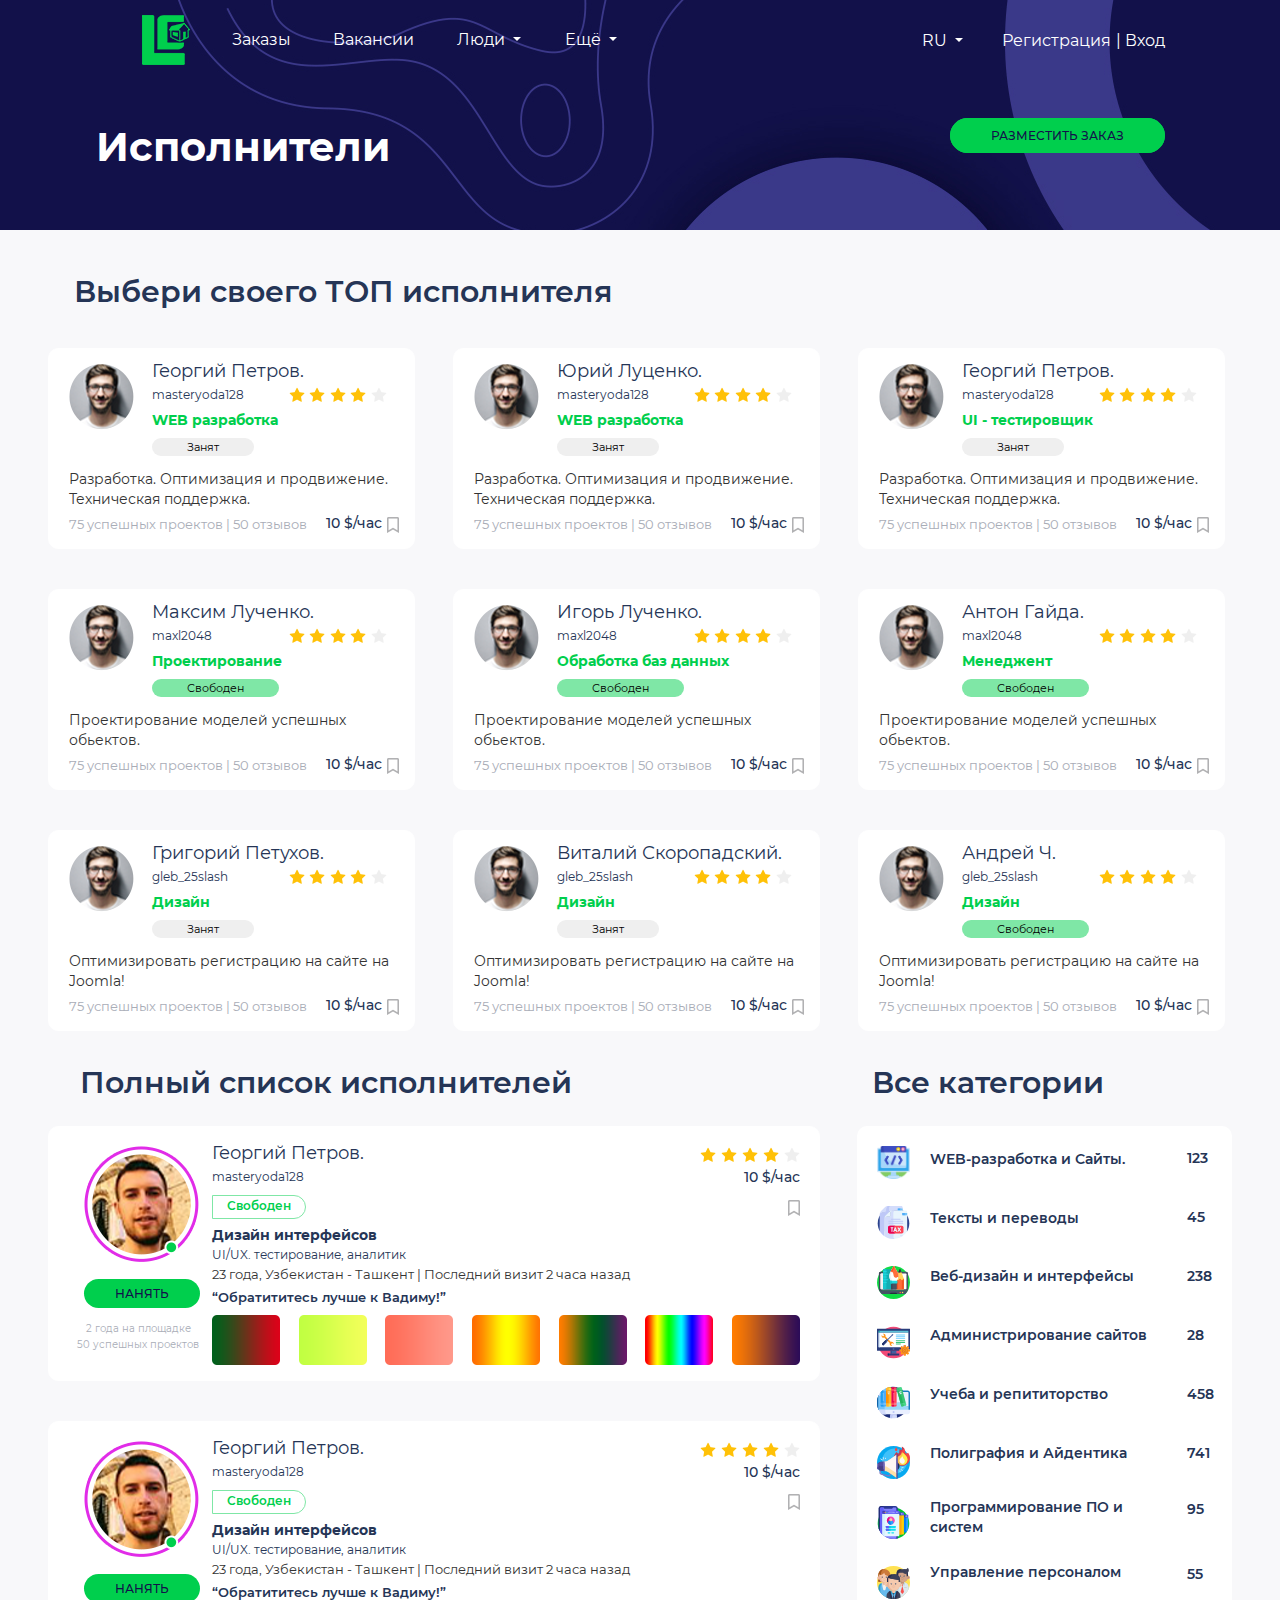
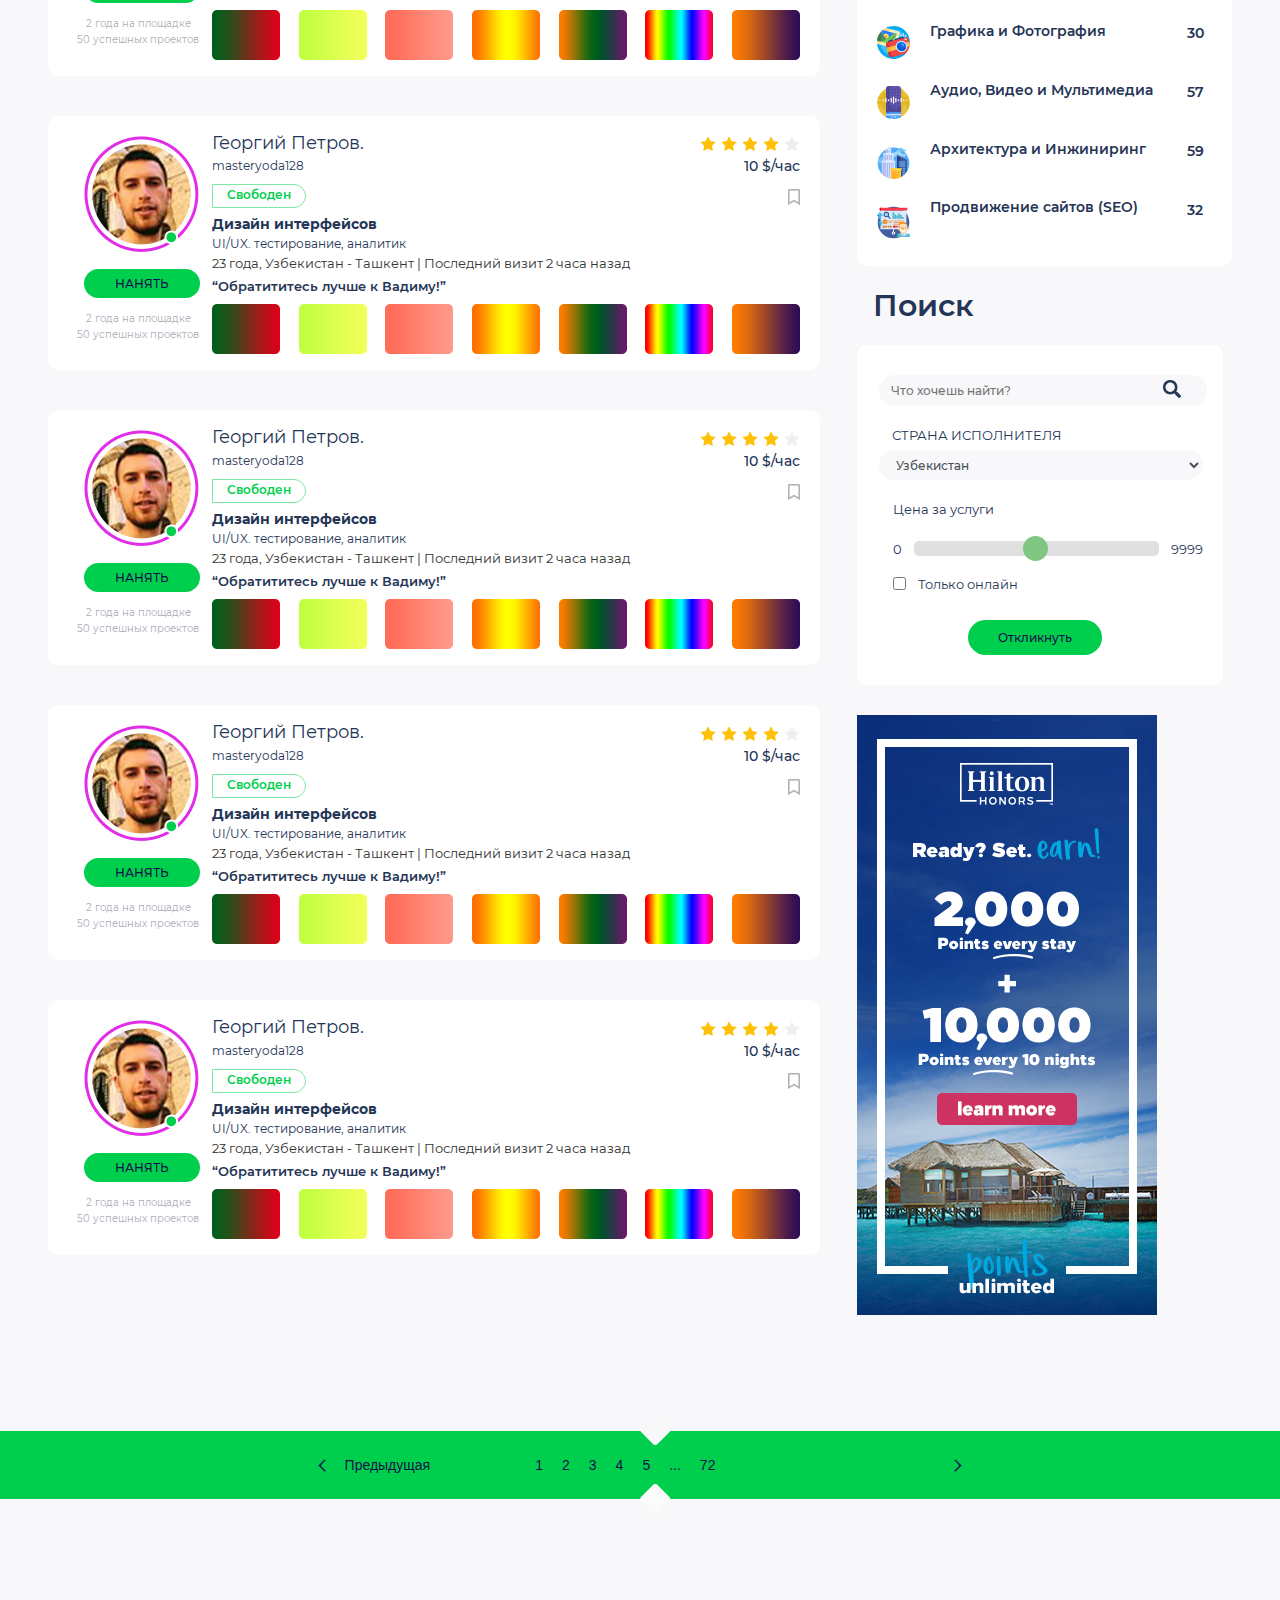
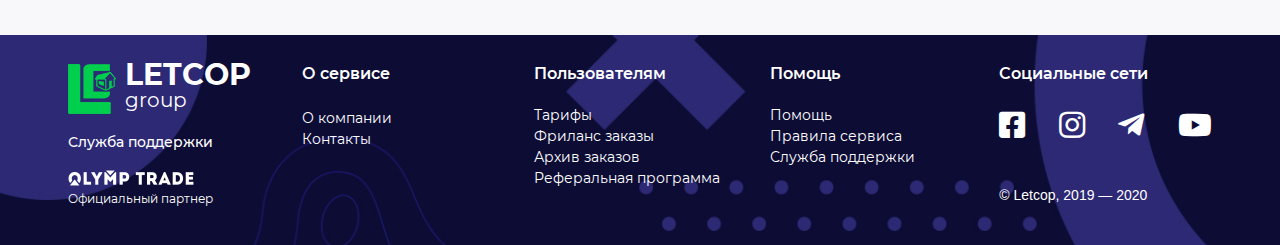
==== commit 23dc44ab: "second commit" ====
--- a/index.html
+++ b/index.html
@@ -72,13 +72,12 @@
                             </a>
 
                             <div class="dropdown-menu" aria-labelledby="dropdownMenuLink">
+                                <a class="dropdown-item" href="#">ENG</a>
                                 <a class="dropdown-item" href="#">UZ</a>
-                                <a class="dropdown-item" href="#">ENG</a>
                             </div>
                         </div>
 
                         <div class="logging">
-                            <img src="images/logging_img.png" alt="logging_img">
                             <a href="">Регистрация</a> <span>|</span> <a href="">Вход</a>
                         </div>
                     </div>
@@ -121,13 +120,18 @@
                                             </div>
                                             <ul>
                                                 <li>Георгий Петров.</li>
-                                                <li>masteryoda128
-                                                    <span><img src="images/star_1.png" alt="star__1">
+
+                                                <ul>
+                                                    <li>masteryoda128 </li>
+                                                    <li>
+                                                        <img src="images/star_1.png" alt="star__1">
                                                         <img src="images/star_1.png" alt="star_1">
                                                         <img src="images/star_1.png" alt="star_1">
                                                         <img src="images/star_1.png" alt="star_1">
                                                         <img src="images/star_2.png" alt="star_2">
-                                                    </span></li>
+                                                    </li>
+                                                </ul>
+
                                                 <li>WEB разработка</li>
                                                 <li><a href="">занят</a></li>
                                             </ul>
@@ -135,13 +139,14 @@
 
                                         <div class="bottom_part">
                                             <ul>
-                                                <li>Разработка. Оптимизация и продвижение.</li>
-                                                <li>Техническая поддержка.</li>
-                                                <li><a href="">75 успешных проектов</a> | <a href="">50 отзывов</a>
-                                                    <span>10
-                                                        $ / час <a href=""><img src="images/bookmark.png"
-                                                                alt="bookmark"></a></span>
-                                                </li>
+                                                <li>Разработка. Оптимизация и продвижение. Техническая поддержка.</li>
+
+                                                <ul>
+                                                    <li><a href="">75 успешных проектов</a> | <a href="">50 отзывов</a>
+                                                    </li>
+                                                    <li><span>10 $/час</span> <a href=""><img src="images/bookmark.png"
+                                                                alt="bookmark"></a></li>
+                                                </ul>
 
                                             </ul>
                                         </div>
@@ -154,13 +159,17 @@
                                             </div>
                                             <ul>
                                                 <li>Юрий Луценко.</li>
-                                                <li>masteryoda128
-                                                    <span><img src="images/star_1.png" alt="star__1">
+
+                                                <ul>
+                                                    <li>masteryoda128</li>
+                                                    <li><img src="images/star_1.png" alt="star__1">
                                                         <img src="images/star_1.png" alt="star_1">
                                                         <img src="images/star_1.png" alt="star_1">
                                                         <img src="images/star_1.png" alt="star_1">
                                                         <img src="images/star_2.png" alt="star_2">
-                                                    </span></li>
+                                                    </li>
+                                                </ul>
+
                                                 <li>WEB разработка</li>
                                                 <li><a href="">занят</a></li>
                                             </ul>
@@ -168,14 +177,13 @@
 
                                         <div class="bottom_part">
                                             <ul>
-                                                <li>Разработка. Оптимизация и продвижение.</li>
-                                                <li>Техническая поддержка.</li>
-                                                <li><a href="">75 успешных проектов</a> | <a href="">50 отзывов</a>
-                                                    <span>10
-                                                        $ /
-                                                        час <a href=""><img src="images/bookmark.png"
-                                                                alt="bookmark"></a></span>
-                                                </li>
+                                                <li>Разработка. Оптимизация и продвижение. Техническая поддержка.</li>
+                                                <ul>
+                                                    <li><a href="">75 успешных проектов</a> | <a href="">50 отзывов</a>
+                                                    </li>
+                                                    <li><span>10 $/час</span> <a href=""><img src="images/bookmark.png"
+                                                                alt="bookmark"></a></li>
+                                                </ul>
                                             </ul>
                                         </div>
                                     </div>
@@ -187,13 +195,17 @@
                                             </div>
                                             <ul>
                                                 <li>Георгий Петров.</li>
-                                                <li>masteryoda128
-                                                    <span><img src="images/star_1.png" alt="star__1">
+
+                                                <ul>
+                                                    <li>masteryoda128 </li>
+                                                    <li><img src="images/star_1.png" alt="star__1">
                                                         <img src="images/star_1.png" alt="star_1">
                                                         <img src="images/star_1.png" alt="star_1">
                                                         <img src="images/star_1.png" alt="star_1">
                                                         <img src="images/star_2.png" alt="star_2">
-                                                    </span></li>
+                                                    </li>
+                                                </ul>
+
                                                 <li>UI - тестировщик</li>
                                                 <li><a href="">занят</a></li>
                                             </ul>
@@ -201,14 +213,13 @@
 
                                         <div class="bottom_part">
                                             <ul>
-                                                <li>Разработка. Оптимизация и продвижение.</li>
-                                                <li>Техническая поддержка.</li>
-                                                <li><a href="">75 успешных проектов</a> | <a href="">50 отзывов</a>
-                                                    <span>10
-                                                        $ /
-                                                        час <a href=""><img src="images/bookmark.png"
-                                                                alt="bookmark"></a></span>
-                                                </li>
+                                                <li>Разработка. Оптимизация и продвижение. Техническая поддержка.</li>
+                                                <ul>
+                                                    <li><a href="">75 успешных проектов</a> | <a href="">50 отзывов</a>
+                                                    </li>
+                                                    <li><span>10 $/час</span> <a href=""><img src="images/bookmark.png"
+                                                                alt="bookmark"></a></li>
+                                                </ul>
                                             </ul>
 
                                         </div>
@@ -224,28 +235,29 @@
                                             </div>
                                             <ul>
                                                 <li>Максим Лученко.</li>
-                                                <li>maxl2048
-                                                    <span><img src="images/star_1.png" alt="star__1">
+                                                <ul>
+                                                    <li>maxl2048</li>
+                                                    <li><img src="images/star_1.png" alt="star__1">
                                                         <img src="images/star_1.png" alt="star_1">
                                                         <img src="images/star_1.png" alt="star_1">
                                                         <img src="images/star_1.png" alt="star_1">
                                                         <img src="images/star_2.png" alt="star_2">
-                                                    </span></li>
+                                                    </li>
+                                                </ul>
                                                 <li>Проектирование</li>
-                                                <li><a href="">свободен</a></li>
+                                                <li class="activity"><a href="">свободен</a></li>
                                             </ul>
                                         </div>
 
                                         <div class="bottom_part">
                                             <ul>
-                                                <li>Проектирование моделей успешных</li>
-                                                <li>обьектов.</li>
-                                                <li><a href="">75 успешных проектов</a> | <a href="">50 отзывов</a>
-                                                    <span>10
-                                                        $ /
-                                                        час <a href=""><img src="images/bookmark.png"
-                                                                alt="bookmark"></a></span>
-                                                </li>
+                                                <li>Проектирование моделей успешных обьектов.</li>
+                                                <ul>
+                                                    <li><a href="">75 успешных проектов</a> | <a href="">50 отзывов</a>
+                                                    </li>
+                                                    <li><span>10 $/час</span> <a href=""><img src="images/bookmark.png"
+                                                                alt="bookmark"></a></li>
+                                                </ul>
                                             </ul>
                                         </div>
                                     </div>
@@ -257,28 +269,29 @@
                                             </div>
                                             <ul>
                                                 <li>Игорь Лученко.</li>
-                                                <li>maxl2048
-                                                    <span><img src="images/star_1.png" alt="star__1">
+                                                <ul>
+                                                    <li>maxl2048</li>
+                                                    <li><img src="images/star_1.png" alt="star__1">
                                                         <img src="images/star_1.png" alt="star_1">
                                                         <img src="images/star_1.png" alt="star_1">
                                                         <img src="images/star_1.png" alt="star_1">
                                                         <img src="images/star_2.png" alt="star_2">
-                                                    </span></li>
+                                                    </li>
+                                                </ul>
                                                 <li>Обработка баз данных</li>
-                                                <li><a href="">свободен</a></li>
+                                                <li class="activity"><a href="">свободен</a></li>
                                             </ul>
                                         </div>
 
                                         <div class="bottom_part">
                                             <ul>
-                                                <li>Проектирование моделей успешных</li>
-                                                <li>обьектов.</li>
-                                                <li><a href="">75 успешных проектов</a> | <a href="">50 отзывов</a>
-                                                    <span>10
-                                                        $ /
-                                                        час <a href=""><img src="images/bookmark.png"
-                                                                alt="bookmark"></a></span>
-                                                </li>
+                                                <li>Проектирование моделей успешных обьектов.</li>
+                                                <ul>
+                                                    <li><a href="">75 успешных проектов</a> | <a href="">50 отзывов</a>
+                                                    </li>
+                                                    <li><span>10 $/час</span> <a href=""><img src="images/bookmark.png"
+                                                                alt="bookmark"></a></li>
+                                                </ul>
                                             </ul>
                                         </div>
                                     </div>
@@ -290,28 +303,29 @@
                                             </div>
                                             <ul>
                                                 <li>Антон Гайда.</li>
-                                                <li>maxl2048
-                                                    <span><img src="images/star_1.png" alt="star__1">
+                                                <ul>
+                                                    <li>maxl2048</li>
+                                                    <li><img src="images/star_1.png" alt="star__1">
                                                         <img src="images/star_1.png" alt="star_1">
                                                         <img src="images/star_1.png" alt="star_1">
                                                         <img src="images/star_1.png" alt="star_1">
                                                         <img src="images/star_2.png" alt="star_2">
-                                                    </span></li>
+                                                    </li>
+                                                </ul>
                                                 <li>Менеджент</li>
-                                                <li><a href="">свободен</a></li>
+                                                <li class="activity"><a href="">свободен</a></li>
                                             </ul>
                                         </div>
 
                                         <div class="bottom_part">
                                             <ul>
-                                                <li>Проектирование моделей успешных</li>
-                                                <li>обьектов.</li>
-                                                <li><a href="">75 успешных проектов</a> | <a href="">50 отзывов</a>
-                                                    <span>10
-                                                        $ /
-                                                        час <a href=""><img src="images/bookmark.png"
-                                                                alt="bookmark"></a></span>
-                                                </li>
+                                                <li>Проектирование моделей успешных обьектов.</li>
+                                                <ul>
+                                                    <li><a href="">75 успешных проектов</a> | <a href="">50 отзывов</a>
+                                                    </li>
+                                                    <li><span>10 $/час</span> <a href=""><img src="images/bookmark.png"
+                                                                alt="bookmark"></a></li>
+                                                </ul>
                                             </ul>
                                         </div>
                                     </div>
@@ -326,13 +340,16 @@
                                             </div>
                                             <ul>
                                                 <li>Григорий Петухов.</li>
-                                                <li>gleb_25slash
-                                                    <span><img src="images/star_1.png" alt="star__1">
+
+                                                <ul>
+                                                    <li>gleb_25slash</li>
+                                                    <li><img src="images/star_1.png" alt="star__1">
                                                         <img src="images/star_1.png" alt="star_1">
                                                         <img src="images/star_1.png" alt="star_1">
                                                         <img src="images/star_1.png" alt="star_1">
                                                         <img src="images/star_2.png" alt="star_2">
-                                                    </span></li>
+                                                    </li>
+                                                </ul>
                                                 <li>Дизайн</li>
                                                 <li><a href="">занят</a></li>
                                             </ul>
@@ -340,14 +357,13 @@
 
                                         <div class="bottom_part">
                                             <ul>
-                                                <li>Оптимизировать регистрацию на сайте</li>
-                                                <li>на Joomla!</li>
-                                                <li><a href="">75 успешных проектов</a> | <a href="">50 отзывов</a>
-                                                    <span>10
-                                                        $ /
-                                                        час <a href=""><img src="images/bookmark.png"
-                                                                alt="bookmark"></a></span>
-                                                </li>
+                                                <li>Оптимизировать регистрацию на сайте на Joomla!</li>
+                                                <ul>
+                                                    <li><a href="">75 успешных проектов</a> | <a href="">50 отзывов</a>
+                                                    </li>
+                                                    <li><span>10 $/час</span> <a href=""><img src="images/bookmark.png"
+                                                                alt="bookmark"></a></li>
+                                                </ul>
                                             </ul>
                                         </div>
                                     </div>
@@ -359,13 +375,16 @@
                                             </div>
                                             <ul>
                                                 <li>Виталий Скоропадский.</li>
-                                                <li>gleb_25slash
-                                                    <span><img src="images/star_1.png" alt="star__1">
+
+                                                <ul>
+                                                    <li>gleb_25slash</li>
+                                                    <li><img src="images/star_1.png" alt="star__1">
                                                         <img src="images/star_1.png" alt="star_1">
                                                         <img src="images/star_1.png" alt="star_1">
                                                         <img src="images/star_1.png" alt="star_1">
                                                         <img src="images/star_2.png" alt="star_2">
-                                                    </span></li>
+                                                    </li>
+                                                </ul>
                                                 <li>Дизайн</li>
                                                 <li><a href="">занят</a></li>
                                             </ul>
@@ -373,14 +392,13 @@
 
                                         <div class="bottom_part">
                                             <ul>
-                                                <li>Оптимизировать регистрацию на сайте</li>
-                                                <li>на Joomla!</li>
-                                                <li><a href="">75 успешных проектов</a> | <a href="">50 отзывов</a>
-                                                    <span>10
-                                                        $ /
-                                                        час <a href=""><img src="images/bookmark.png"
-                                                                alt="bookmark"></a></span>
-                                                </li>
+                                                <li>Оптимизировать регистрацию на сайте на Joomla!</li>
+                                                <ul>
+                                                    <li><a href="">75 успешных проектов</a> | <a href="">50 отзывов</a>
+                                                    </li>
+                                                    <li><span>10 $/час</span> <a href=""><img src="images/bookmark.png"
+                                                                alt="bookmark"></a></li>
+                                                </ul>
                                             </ul>
                                         </div>
                                     </div>
@@ -392,28 +410,30 @@
                                             </div>
                                             <ul>
                                                 <li>Андрей Ч.</li>
-                                                <li>gleb_25slash
-                                                    <span><img src="images/star_1.png" alt="star__1">
+
+                                                <ul>
+                                                    <li>gleb_25slash</li>
+                                                    <li><img src="images/star_1.png" alt="star__1">
                                                         <img src="images/star_1.png" alt="star_1">
                                                         <img src="images/star_1.png" alt="star_1">
                                                         <img src="images/star_1.png" alt="star_1">
                                                         <img src="images/star_2.png" alt="star_2">
-                                                    </span></li>
+                                                    </li>
+                                                </ul>
                                                 <li>Дизайн</li>
-                                                <li><a href="">свободен</a></li>
+                                                <li class="activity"><a href="">свободен</a></li>
                                             </ul>
                                         </div>
 
                                         <div class="bottom_part">
                                             <ul>
-                                                <li>Оптимизировать регистрацию на сайте</li>
-                                                <li>на Joomla!</li>
-                                                <li><a href="">75 успешных проектов</a> | <a href="">50 отзывов</a>
-                                                    <span>10
-                                                        $ /
-                                                        час <a href=""><img src="images/bookmark.png"
-                                                                alt="bookmark"></a></span>
-                                                </li>
+                                                <li>Оптимизировать регистрацию на сайте на Joomla!</li>
+                                                <ul>
+                                                    <li><a href="">75 успешных проектов</a> | <a href="">50 отзывов</a>
+                                                    </li>
+                                                    <li><span>10 $/час</span> <a href=""><img src="images/bookmark.png"
+                                                                alt="bookmark"></a></li>
+                                                </ul>
                                             </ul>
                                         </div>
                                     </div>
@@ -467,7 +487,7 @@
                                                     <img src="images/star_2.png" alt="star_2(right_part_card)">
                                                 </span>
                                             </li>
-                                            <li>masteryoda128 <span>10 $ / час</span></li>
+                                            <li>masteryoda128 <span><span>10 $/час</span></span></li>
                                             <li><a href="">Свободен</a> <a href=""><img src="images/bookmark.png"
                                                         alt="bookmark(right_part_card)"></a></li>
                                             <li>Дизайн интерфейсов</li>
@@ -507,7 +527,7 @@
                                                     <img src="images/star_2.png" alt="star_2(right_part_card)">
                                                 </span>
                                             </li>
-                                            <li>masteryoda128 <span>10 $ / час</span></li>
+                                            <li>masteryoda128 <span><span>10 $/час</span></span></li>
                                             <li><a href="">Свободен</a> <a href=""><img src="images/bookmark.png"
                                                         alt="bookmark(right_part_card)"></a></li>
                                             <li>Дизайн интерфейсов</li>
@@ -547,7 +567,7 @@
                                                     <img src="images/star_2.png" alt="star_2(right_part_card)">
                                                 </span>
                                             </li>
-                                            <li>masteryoda128 <span>10 $ / час</span></li>
+                                            <li>masteryoda128 <span><span>10 $/час</span></span></li>
                                             <li><a href="">Свободен</a> <a href=""><img src="images/bookmark.png"
                                                         alt="bookmark(right_part_card)"></a></li>
                                             <li>Дизайн интерфейсов</li>
@@ -587,7 +607,7 @@
                                                     <img src="images/star_2.png" alt="star_2(right_part_card)">
                                                 </span>
                                             </li>
-                                            <li>masteryoda128 <span>10 $ / час</span></li>
+                                            <li>masteryoda128 <span><span>10 $/час</span></span></li>
                                             <li><a href="">Свободен</a> <a href=""><img src="images/bookmark.png"
                                                         alt="bookmark(right_part_card)"></a></li>
                                             <li>Дизайн интерфейсов</li>
@@ -627,7 +647,7 @@
                                                     <img src="images/star_2.png" alt="star_2(right_part_card)">
                                                 </span>
                                             </li>
-                                            <li>masteryoda128 <span>10 $ / час</span></li>
+                                            <li>masteryoda128 <span><span>10 $/час</span></span></li>
                                             <li><a href="">Свободен</a> <a href=""><img src="images/bookmark.png"
                                                         alt="bookmark(right_part_card)"></a></li>
                                             <li>Дизайн интерфейсов</li>
@@ -667,7 +687,7 @@
                                                     <img src="images/star_2.png" alt="star_2(right_part_card)">
                                                 </span>
                                             </li>
-                                            <li>masteryoda128 <span>10 $ / час</span></li>
+                                            <li>masteryoda128 <span><span>10 $/час</span></span></li>
                                             <li><a href="">Свободен</a> <a href=""><img src="images/bookmark.png"
                                                         alt="bookmark(right_part_card)"></a></li>
                                             <li>Дизайн интерфейсов</li>
@@ -1161,7 +1181,7 @@
                     <div class="footer_content_ul col-lg-12 d-flex justify-content-center">
 
                         <ul>
-                            <li class="d-flex"><img src="images/logo.png" alt="logo.png"><a
+                            <li class="d-flex"><a href=""><img src="images/logo.png" alt="logo.png"></a><a
                                     href="">LETCOP<br><span>group</span></a></li>
                             <li><a href="">Служба поддержки</a></li>
                             <li><a href=""><img src="images/olymp_trade_font_img.png" alt="olymp_trade_font_img"></a>
--- a/styles/style.css
+++ b/styles/style.css
@@ -34,68 +34,77 @@
 #dropdownMenuLink_1,
 #dropdownMenuLink_2,
 #dropdownMenuLink_3,
-#dropdownMenuLink_4{
+#dropdownMenuLink_4 {
     padding: 0;
 }
+
 #dropdownMenuLink_1,
 #dropdownMenuLink_2,
 #dropdownMenuLink_3,
-#dropdownMenuLink_4:focus{
+#dropdownMenuLink_4:focus {
     box-shadow: none;
 }
 
-.dropdown .dropdown-menu{
+.dropdown .dropdown-menu {
     background: rgba(18, 17, 74, 0);
     /* border: none; */
     min-width: 0;
 }
 
-.header_nav_left ul li:nth-child(3) .dropdown .dropdown-menu .dropdown-item{
-     padding: 4px 12px;
-     width: 160px;
-     margin-right: 0;
-     font-family: 'Montserrat-Regular';
-     font-weight: normal;
-     font-size: 12px;
-     color: #ffffff;
-}
-.header_nav_left ul li:nth-child(4) .dropdown .dropdown-menu .dropdown-item{
-     padding: 4px 12px;
-     width: 75px;
-     margin: 0;
-     font-family: 'Montserrat-Regular';
-     font-weight: normal;
-     font-size: 12px;
-     color: #ffffff;
-}
-.header_nav_left ul li:nth-child(5) .dropdown .dropdown-menu .dropdown-item{
-     padding: 4px 12px;
-     width: 186px;
-     margin-right: 0;
-     font-family: 'Montserrat-Regular';
-     font-weight: normal;
-     font-size: 12px;
-     color: #ffffff;
-}
-.header_nav_right .dropdown .dropdown-menu .dropdown-item{
-     padding: 4px 12px;
-     width: 47px;
-     margin-right: 0;
-     font-family: 'Montserrat-Regular';
-     font-weight: normal;
-     font-size: 12px;
-     color: #ffffff;
-}
-.header_nav_right .dropdown .dropdown-menu .dropdown-item:hover{
+.header_nav_left ul li:nth-child(3) .dropdown .dropdown-menu .dropdown-item {
+    padding: 4px 12px;
+    width: 160px;
+    margin-right: 0;
+    font-family: 'Montserrat-Regular';
+    font-weight: normal;
+    font-size: 12px;
+    color: #ffffff;
+}
+
+.header_nav_left ul li:nth-child(4) .dropdown .dropdown-menu .dropdown-item {
+    padding: 4px 12px;
+    width: 75px;
+    margin: 0;
+    font-family: 'Montserrat-Regular';
+    font-weight: normal;
+    font-size: 12px;
+    color: #ffffff;
+}
+
+.header_nav_left ul li:nth-child(5) .dropdown .dropdown-menu .dropdown-item {
+    padding: 4px 12px;
+    width: 186px;
+    margin-right: 0;
+    font-family: 'Montserrat-Regular';
+    font-weight: normal;
+    font-size: 12px;
+    color: #ffffff;
+}
+
+.header_nav_right{
+    padding-top: 16px;
+}
+
+.header_nav_right .dropdown .dropdown-menu .dropdown-item {
+    padding: 4px 12px;
+    width: 47px;
+    margin-right: 0;
+    font-family: 'Montserrat-Regular';
+    font-weight: normal;
+    font-size: 12px;
+    color: #ffffff;
+}
+
+.header_nav_right .dropdown .dropdown-menu .dropdown-item:hover {
     background-color: rgba(18, 17, 74, 0.3);
     color: #01c94d;
 }
 
 .header_nav_left ul li:nth-child(3) .dropdown .dropdown-menu .dropdown-item:hover,
 .header_nav_left ul li:nth-child(4) .dropdown .dropdown-menu .dropdown-item:hover,
-.header_nav_left ul li:nth-child(5) .dropdown .dropdown-menu .dropdown-item:hover{
-     background-color: rgba(18, 17, 74, 0.3);
-     color: #01c94d;
+.header_nav_left ul li:nth-child(5) .dropdown .dropdown-menu .dropdown-item:hover {
+    background-color: rgba(18, 17, 74, 0.3);
+    color: #01c94d;
 }
 
 .header_nav_left ul li a {
@@ -112,21 +121,16 @@
     color: #01c94d;
 }
 
-.header_nav_right img[alt="logging_img"]{
-    margin-left: 38px;
-    padding-right: 11px;
-}
-
-
 .header_nav_right a {
-    padding-top: 7px;
+    /* padding-top: 7px; */
     font-family: 'Montserrat-Regular';
     font-weight: normal;
     font-size: 16px;
     color: #ffffff;
     line-height: 12px;
 }
-.header_nav_right span{
+
+.header_nav_right span {
     font-family: 'Montserrat-Regular';
     font-weight: normal;
     font-size: 16px;
@@ -136,6 +140,10 @@
 .header_nav_right a:hover {
     text-decoration: none;
     color: #01c94d;
+}
+
+.header_nav_right .dropdown {
+    padding-right: 38px;
 }
 
 .header_nav_right ul img:hover {
@@ -174,7 +182,7 @@
 /* ============================================================ main-start ============================================================ */
 
 
-.main_top_title h2{
+.main_top_title h2 {
     margin-right: 593px;
 }
 
@@ -191,8 +199,8 @@
     padding-top: 44px;
 
 }
- 
-.top_executor_cards{
+
+.top_executor_cards {
     width: 1185px;
 }
 
@@ -220,19 +228,28 @@
     margin-bottom: 9px;
 }
 
-.top_part ul li:nth-child(2) {
-    font-family: 'Montserrat-Regular';
-    font-weight: normal;
-    font-size: 12px;
-    color: #253556;
-    line-height: 14px;
-    /* padding-top: 11px; */
-}
-
-img[alt="star__1"] {
-    margin-left: 59px;
-}
-
+.top_part ul ul:nth-child(2) {
+    display: flex;
+    justify-content: space-between;
+    padding: 0;
+    margin: 0;
+    width: 235px;
+}
+
+.top_part ul ul:nth-child(2) li:nth-child(1) {
+    font-family: 'Montserrat-Regular';
+    font-weight: normal;
+    font-size: 12px;
+    color: #253556;
+    line-height: 15px;
+    margin: 0;
+}
+.top_part ul ul:nth-child(2) li:nth-child(2) {
+    line-height: 15px;
+}
+.top_part ul ul:nth-child(2) li:nth-child(2) img{
+    vertical-align: top;
+}
 
 .top_part ul li:nth-child(3) {
     font-family: 'Montserrat-Bold';
@@ -265,11 +282,15 @@
     font-weight: normal;
     font-size: 11px;
     color: #000000;
-    background: #7fe7a6;
+    /* background: #7fe7a6; */
     text-transform: capitalize;
     line-height: 8px;
 }
 
+.card_1 .top_part .activity a {
+    background: #7fe7a6;
+}
+
 .top_part ul li:nth-child(4) {
     line-height: 15px;
 }
@@ -287,19 +308,18 @@
     font-weight: normal;
     font-size: 14px;
     color: #333333;
-    line-height: 12px;
-}
-
-.bottom_part ul li:nth-child(2) {
-    font-family: 'Montserrat-Regular';
-    font-weight: normal;
-    font-size: 14px;
-    color: #333333;
-    line-height: 12px;
-    padding-top: 9px;
-}
-
-.bottom_part ul li:nth-child(3) {
+    line-height: 20px;
+}
+
+.bottom_part ul ul:nth-child(2) {
+    display: flex;
+    justify-content: space-between;
+    align-items: center;
+    margin: 0;
+
+}
+.bottom_part ul ul:nth-child(2) li:nth-child(1),
+.bottom_part ul ul:nth-child(2) li:nth-child(1) a{
     font-family: 'Montserrat-Regular';
     font-weight: normal;
     font-size: 13px;
@@ -309,7 +329,7 @@
 
 }
 
-.bottom_part ul li:nth-child(3) a {
+.bottom_part ul li:nth-child(2) a {
     font-family: 'Montserrat-Regular';
     font-weight: normal;
     font-size: 13px;
@@ -318,18 +338,22 @@
 
 }
 
-.bottom_part ul li:nth-child(3) a:hover {
-    text-decoration: none;
-}
-
-.bottom_part ul li:nth-child(3) span {
+.bottom_part ul ul:nth-child(2) li:nth-child(1) a:hover {
+    text-decoration: none;
+}
+.bottom_part ul ul:nth-child(2) li:nth-child(2){
+    height: 16px;
+}
+.bottom_part ul ul:nth-child(2) li:nth-child(2) span{
     font-family: 'Montserrat-Medium';
     font-weight: 500;
     font-size: 14px;
     color: #253556;
-    padding-left: 7px;
+     
+}
+
+.bottom_part ul ul:nth-child(2) li:nth-child(2) img[alt="bookmark"]{
     height: 16px;
-    width: 89px;
 }
 
 .card_1 {
@@ -346,13 +370,13 @@
 }
 
 .card_1:hover {
-    border-color: rgb(0, 207, 77) ;
+    border-color: rgb(0, 207, 77);
     transition: 0.5s;
 }
 
 /* ====== <!-- 2 - часть main ( Полный список исполнителей! и Все категории ) --- START  --> ======= */
 
-.main_bottom_title h2{
+.main_bottom_title h2 {
     font-family: 'Montserrat-SemiBold';
     font-weight: 600;
     font-size: 30px;
@@ -383,16 +407,18 @@
 }
 
 .card_performers:hover {
-    border-color:rgb(0, 207, 77);
+    border-color: rgb(0, 207, 77);
     transition: 0.5s;
 }
-.left_part_card{
+
+.left_part_card {
     width: 129px;
 }
 
-.left_part_card ul{
+.left_part_card ul {
     margin: 0;
 }
+
 .left_part_card img[alt="performers_img"] {
     padding-left: 10px;
 }
@@ -438,9 +464,9 @@
     margin-left: 17px;
 } */
 
-.right_part_card ul{
-    margin: 0; 
-    width: 588px;    
+.right_part_card ul {
+    margin: 0;
+    width: 588px;
 }
 
 .right_part_card ul li:nth-child(1) {
@@ -451,7 +477,7 @@
     line-height: 14px;
 }
 
-.right_part_card ul li:nth-child(1){
+.right_part_card ul li:nth-child(1) {
     display: flex;
     justify-content: space-between;
 }
@@ -472,7 +498,8 @@
     font-size: 14px;
     color: #253556;
 }
-.right_part_card ul li:nth-child(2){
+
+.right_part_card ul li:nth-child(2) {
     display: flex;
     justify-content: space-between;
 }
@@ -494,7 +521,7 @@
     text-decoration: none;
 }
 
-.right_part_card ul li:nth-child(3){
+.right_part_card ul li:nth-child(3) {
     display: flex;
     justify-content: space-between;
 }
@@ -535,7 +562,7 @@
     padding: 12px 0;
 }
 
-.right_part_card ul li:nth-child(8){
+.right_part_card ul li:nth-child(8) {
     display: flex;
     justify-content: space-between;
 }
@@ -571,12 +598,15 @@
 .list_all_categories ul:nth-child(2) li:nth-child(6) {
     margin-bottom: 39px;
 }
+
 .list_all_categories ul:nth-child(2) li:nth-child(7) {
     margin-bottom: 30px;
 }
+
 .list_all_categories ul:nth-child(2) li:nth-child(7) a {
     line-height: 20px;
 }
+
 .list_all_categories ul:nth-child(2) li:nth-child(1) {
     padding-top: 7px;
 }
@@ -585,23 +615,27 @@
     line-height: 10px;
 }
 
-.dropdown_all-categories .dropdown-menu{
+.dropdown_all-categories .dropdown-menu {
     width: 280px;
 }
-.dropdown_all-categories .btn:focus{
+
+.dropdown_all-categories .btn:focus {
     box-shadow: none;
 }
-.dropdown_all-categories .btn{
+
+.dropdown_all-categories .btn {
     padding: 0;
     text-align: start;
     border: none;
     border-radius: none;
 }
-.dropdown_all-categories .dropdown-item{
-     padding-left: 5px;
-     padding-right: 5px;
-}
-.dropdown_all-categories .dropdown-menu .show .dropdown-item  a{
+
+.dropdown_all-categories .dropdown-item {
+    padding-left: 5px;
+    padding-right: 5px;
+}
+
+.dropdown_all-categories .dropdown-menu .show .dropdown-item a {
     font-family: 'Montserrat-Regular';
     font-weight: normal;
     font-size: 13px;
@@ -622,9 +656,10 @@
 .list_all_categories ul:nth-child(3) {
     padding-left: 29px;
 }
+
 .list_all_categories ul:nth-child(1),
 .list_all_categories ul:nth-child(2),
-.list_all_categories ul:nth-child(3){
+.list_all_categories ul:nth-child(3) {
     margin-bottom: 0;
 }
 
@@ -633,9 +668,11 @@
     padding-bottom: 42px;
     line-height: 10px;
 }
+
 .list_all_categories ul:nth-child(3) li:nth-child(6) {
     padding-bottom: 39px;
 }
+
 .list_all_categories ul:nth-child(3) li:nth-child(7) {
     padding-bottom: 48px;
 }
@@ -659,7 +696,7 @@
 
 /* ========================================================= */
 
-.search{
+.search {
     height: 21px;
 }
 
@@ -672,8 +709,8 @@
     color: #253556;
     margin-top: 29px;
     margin-left: 16px;
-     
-      
+
+
 }
 
 .search_card ul li:nth-child(1) input {
@@ -691,23 +728,24 @@
 
 }
 
-.search_card ul li:nth-child(1){
+.search_card ul li:nth-child(1) {
     height: 30px;
 }
 
-.search_card ul li:nth-child(1) img[alt="img_search"]{
+.search_card ul li:nth-child(1) img[alt="img_search"] {
     position: relative;
     bottom: 30px;
     left: 284px;
 }
 
-.search_card .form-control:focus{
+.search_card .form-control:focus {
     box-shadow: none;
     border-color: #f8f8fa;
     background: #f8f8fa;
-     
-}
-.search_card .form-control{
+
+}
+
+.search_card .form-control {
     box-shadow: none;
     border-color: #f8f8fa;
     background: #f8f8fa;
@@ -720,7 +758,7 @@
     line-height: 10px;
     color: #253556;
     padding: 25px 0 10px 13px;
-    text-transform: uppercase;     
+    text-transform: uppercase;
 }
 
 .search_card ul select {
@@ -771,6 +809,7 @@
 .search_card ul li:nth-child(5) span:nth-child(1) {
     padding: 3px 12px 0 14px;
 }
+
 .search_card ul li:nth-child(5) span:nth-child(3) {
     padding: 3px 0 0 12px;
 }
@@ -782,7 +821,7 @@
     align-items: center;
 
 }
- 
+
 .search_card ul li:nth-child(6) span {
     padding-left: 12px;
     font-family: 'Montserrat-Regular';
@@ -791,12 +830,13 @@
     color: #253556;
     line-height: 10px;
 }
+
 /* ---- slider ---- */
 .slider {
     -webkit-appearance: none;
     width: 100%;
     height: 15px;
-    border-radius: 5px;  
+    border-radius: 5px;
     background: #d3d3d3;
     outline: none;
     opacity: 0.7;
@@ -809,7 +849,7 @@
     appearance: none;
     width: 25px;
     height: 25px;
-    border-radius: 50%; 
+    border-radius: 50%;
     background: #4CAF50;
     cursor: pointer;
 }
@@ -909,22 +949,23 @@
 /* ============================================================ main-end ============================================================ */
 /* ============================================================ footer-start ============================================================ */
 
-.footer_list{
+.footer_list {
     background: url(../images/footer_02.jpg);
     background-size: cover;
 }
 
-.footer_list img[alt="logo.png"]{
+.footer_list img[alt="logo.png"] {
     padding: 0;
     margin-right: 9px;
 }
 
-.footer_list ul{
+.footer_list ul {
     padding-top: 24px;
     padding-bottom: 41px;
     margin-bottom: 0;
 }
-.footer_list ul:nth-child(1) li:nth-child(1) a{
+
+.footer_list ul:nth-child(1) li:nth-child(1) a {
     padding-top: 5px;
     font-family: 'Montserrat-Bold';
     font-weight: 700;
@@ -933,26 +974,27 @@
     text-transform: uppercase;
     line-height: 22px;
 }
- 
-.footer_list ul:nth-child(1) li:nth-child(1) span{
-     font-family:'Montserrat-Regular';
-     font-weight: normal;
-     font-size: 20px;
-     color: #ffffff;
-     line-height: 12px;
-     text-transform: none;
-
-}
-
-.footer_list ul:nth-child(1) li:nth-child(1) a:hover{
-    text-decoration: none;
-}
-
-.footer_list ul:nth-child(1) li:nth-child(2){
+
+.footer_list ul:nth-child(1) li:nth-child(1) span {
+    font-family: 'Montserrat-Regular';
+    font-weight: normal;
+    font-size: 20px;
+    color: #ffffff;
+    line-height: 12px;
+    text-transform: none;
+
+}
+
+.footer_list ul:nth-child(1) li:nth-child(1) a:hover {
+    text-decoration: none;
+}
+
+.footer_list ul:nth-child(1) li:nth-child(2) {
     padding: 22px 0 21px 0;
-    line-height: 11px;    
-}
-.footer_list ul:nth-child(1) li:nth-child(2) a{
+    line-height: 11px;
+}
+
+.footer_list ul:nth-child(1) li:nth-child(2) a {
     line-height: 11px;
     font-family: 'Montserrat-Medium';
     font-weight: 500;
@@ -960,39 +1002,41 @@
     color: #ffffff;
 }
 
-.footer_list ul:nth-child(1) li:nth-child(2) a:hover{
+.footer_list ul:nth-child(1) li:nth-child(2) a:hover {
     color: #00cf4d;
     text-decoration: none;
 }
 
-.footer_list ul:nth-child(1) li:nth-child(3){
+.footer_list ul:nth-child(1) li:nth-child(3) {
     line-height: 15px;
     padding-bottom: 8px;
-} 
-.footer_list ul:nth-child(1) li:nth-child(3) a{
+}
+
+.footer_list ul:nth-child(1) li:nth-child(3) a {
     line-height: 15px;
-} 
-
-.footer_list ul:nth-child(1) li:nth-child(4){
-    line-height: 10px;
-    font-family: 'Montserrat-Regular';
-    font-weight: normal;
-    font-size: 12px;
-    color: #ffffff;
-
-}
-
-.footer_list ul:nth-child(2){
+}
+
+.footer_list ul:nth-child(1) li:nth-child(4) {
+    line-height: 10px;
+    font-family: 'Montserrat-Regular';
+    font-weight: normal;
+    font-size: 12px;
+    color: #ffffff;
+
+}
+
+.footer_list ul:nth-child(2) {
     margin-left: 51px;
     margin-right: 142px;
 }
 
-.footer_list ul:nth-child(2) li:nth-child(1){
+.footer_list ul:nth-child(2) li:nth-child(1) {
     line-height: 12px;
     padding-bottom: 32px;
     padding-top: 9px;
 }
-.footer_list ul:nth-child(2) li:nth-child(1){
+
+.footer_list ul:nth-child(2) li:nth-child(1) {
     line-height: 12px;
     font-family: 'Montserrat-SemiBold';
     font-weight: 600;
@@ -1000,11 +1044,12 @@
     color: #ffffff;
 }
 
-.footer_list ul:nth-child(2) li:nth-child(2){
+.footer_list ul:nth-child(2) li:nth-child(2) {
     line-height: 11px;
-    padding-bottom: 9px; 
-}
-.footer_list ul:nth-child(2) li:nth-child(2) a{
+    padding-bottom: 9px;
+}
+
+.footer_list ul:nth-child(2) li:nth-child(2) a {
     line-height: 11px;
     font-family: 'Montserrat-Regular';
     font-weight: normal;
@@ -1012,11 +1057,11 @@
     color: #ffffff;
 }
 
-.footer_list ul:nth-child(2) li:nth-child(3){
+.footer_list ul:nth-child(2) li:nth-child(3) {
     line-height: 11px;
 }
 
-.footer_list ul:nth-child(2) li:nth-child(3) a{
+.footer_list ul:nth-child(2) li:nth-child(3) a {
     line-height: 11px;
     font-family: 'Montserrat-Regular';
     font-weight: normal;
@@ -1024,52 +1069,55 @@
     color: #ffffff;
 }
 
-.footer_list ul:nth-child(2) li a:hover{
+.footer_list ul:nth-child(2) li a:hover {
     color: #00cf4d;
     text-decoration: none;
 }
 
-.footer_list ul:nth-child(3){
+.footer_list ul:nth-child(3) {
     margin-right: 50px;
-    
-}
-
-.footer_list ul:nth-child(3) li:nth-child(1){
+
+}
+
+.footer_list ul:nth-child(3) li:nth-child(1) {
     line-height: 12px;
     padding-bottom: 29px;
     padding-top: 9px;
 }
-.footer_list ul:nth-child(3) li:nth-child(1){
+
+.footer_list ul:nth-child(3) li:nth-child(1) {
     font-family: 'Montserrat-SemiBold';
     font-weight: 600;
     font-size: 16px;
     line-height: 12px;
     color: #ffffff;
 }
+
 .footer_list ul:nth-child(3) li:nth-child(2) a,
 .footer_list ul:nth-child(3) li:nth-child(3) a,
 .footer_list ul:nth-child(3) li:nth-child(4) a,
-.footer_list ul:nth-child(3) li:nth-child(5) a{
+.footer_list ul:nth-child(3) li:nth-child(5) a {
     font-family: 'Montserrat-Regular';
     font-weight: normal;
     font-size: 14px;
     line-height: 11px;
     color: #ffffff;
 }
+
 .footer_list ul:nth-child(3) li:nth-child(2),
 .footer_list ul:nth-child(3) li:nth-child(3),
 .footer_list ul:nth-child(3) li:nth-child(4),
-.footer_list ul:nth-child(3) li:nth-child(5){
+.footer_list ul:nth-child(3) li:nth-child(5) {
     line-height: 11px;
     padding-bottom: 9px;
 }
 
-.footer_list ul:nth-child(3) li a:hover{
+.footer_list ul:nth-child(3) li a:hover {
     color: #00cf4d;
     text-decoration: none;
 }
 
-.footer_list ul:nth-child(4){
+.footer_list ul:nth-child(4) {
     margin-right: 84px;
 }
 
@@ -1078,7 +1126,8 @@
     padding-bottom: 29px;
     padding-top: 9px;
 }
-.footer_list ul:nth-child(4) li:nth-child(1){
+
+.footer_list ul:nth-child(4) li:nth-child(1) {
     font-family: 'Montserrat-SemiBold';
     font-weight: 600;
     font-size: 16px;
@@ -1088,26 +1137,27 @@
 
 .footer_list ul:nth-child(4) li:nth-child(2) a,
 .footer_list ul:nth-child(4) li:nth-child(3) a,
-.footer_list ul:nth-child(4) li:nth-child(4) a{
+.footer_list ul:nth-child(4) li:nth-child(4) a {
     font-family: 'Montserrat-Regular';
     font-weight: normal;
     font-size: 14px;
     line-height: 11px;
     color: #ffffff;
 }
+
 .footer_list ul:nth-child(4) li:nth-child(2),
 .footer_list ul:nth-child(4) li:nth-child(3),
-.footer_list ul:nth-child(4) li:nth-child(4){
+.footer_list ul:nth-child(4) li:nth-child(4) {
     line-height: 11px;
     padding-bottom: 9px;
 }
 
-.footer_list ul:nth-child(4) li a:hover{
+.footer_list ul:nth-child(4) li a:hover {
     color: #00cf4d;
     text-decoration: none;
 }
 
-.footer_list ul:nth-child(5) li:nth-child(1){
+.footer_list ul:nth-child(5) li:nth-child(1) {
     font-family: 'Montserrat-SemiBold';
     font-weight: 600;
     font-size: 16px;
@@ -1117,7 +1167,7 @@
     padding-top: 9px;
 }
 
-.footer_list ul:nth-child(5) li:nth-child(3){
+.footer_list ul:nth-child(5) li:nth-child(3) {
     padding-top: 47px;
     /* font-family: 'Montserra-Regular';
     font-weight: normal; */
@@ -1126,29 +1176,28 @@
     color: #ffffff;
 }
 
-.footer_list ul:nth-child(5) li:nth-child(2) a{
+.footer_list ul:nth-child(5) li:nth-child(2) a {
     font-size: 30px;
     color: #ffffff;
     padding-right: 29px;
     line-height: 28px;
 }
-.footer_list ul:nth-child(5) li:nth-child(2) a:nth-child(4){
+
+.footer_list ul:nth-child(5) li:nth-child(2) a:nth-child(4) {
     padding-right: 0;
 }
-.footer_list ul:nth-child(5) li:nth-child(2) a:hover{
+
+.footer_list ul:nth-child(5) li:nth-child(2) a:hover {
     color: #00cf4d;
 }
 
 
- 
-
- 
-
-
-
-
-
-/* ============================================================ footer-end ============================================================ */
-
-
- +
+
+
+
+
+
+
+
+/* ============================================================ footer-end ============================================================ */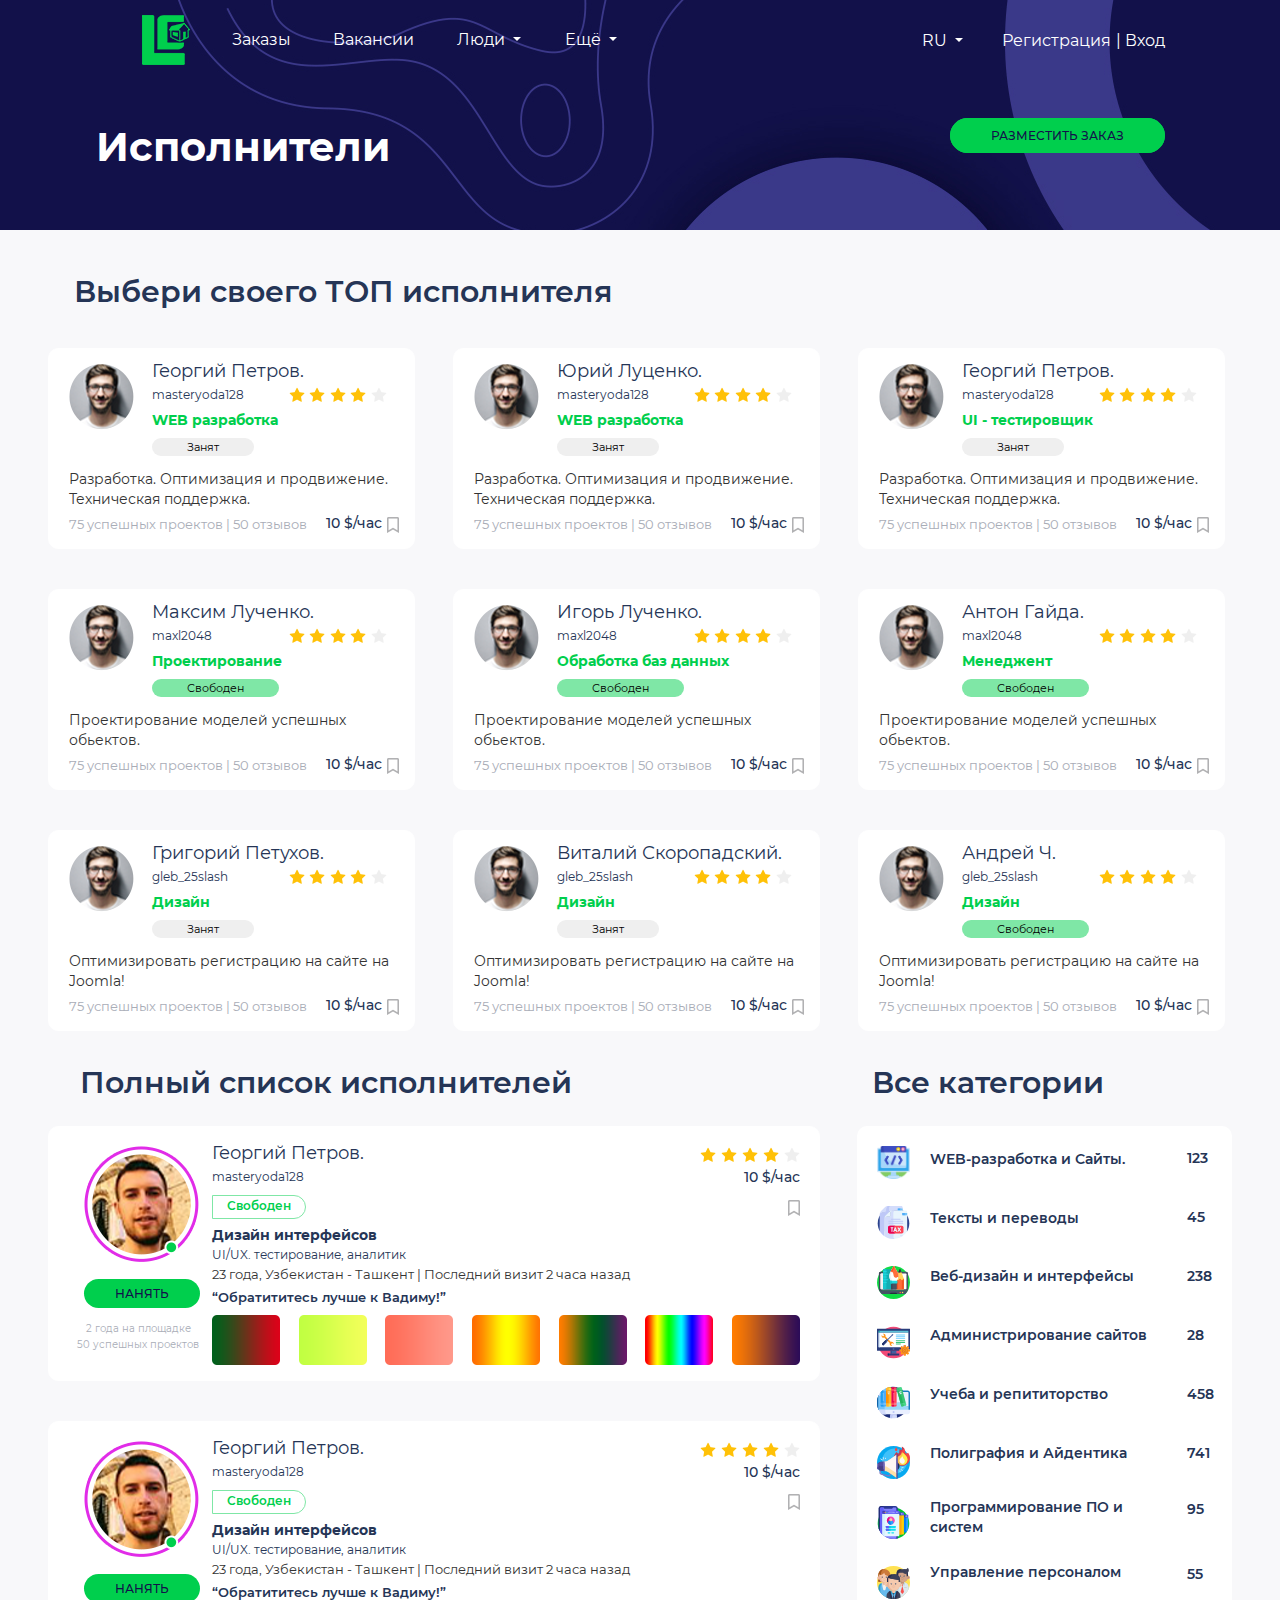
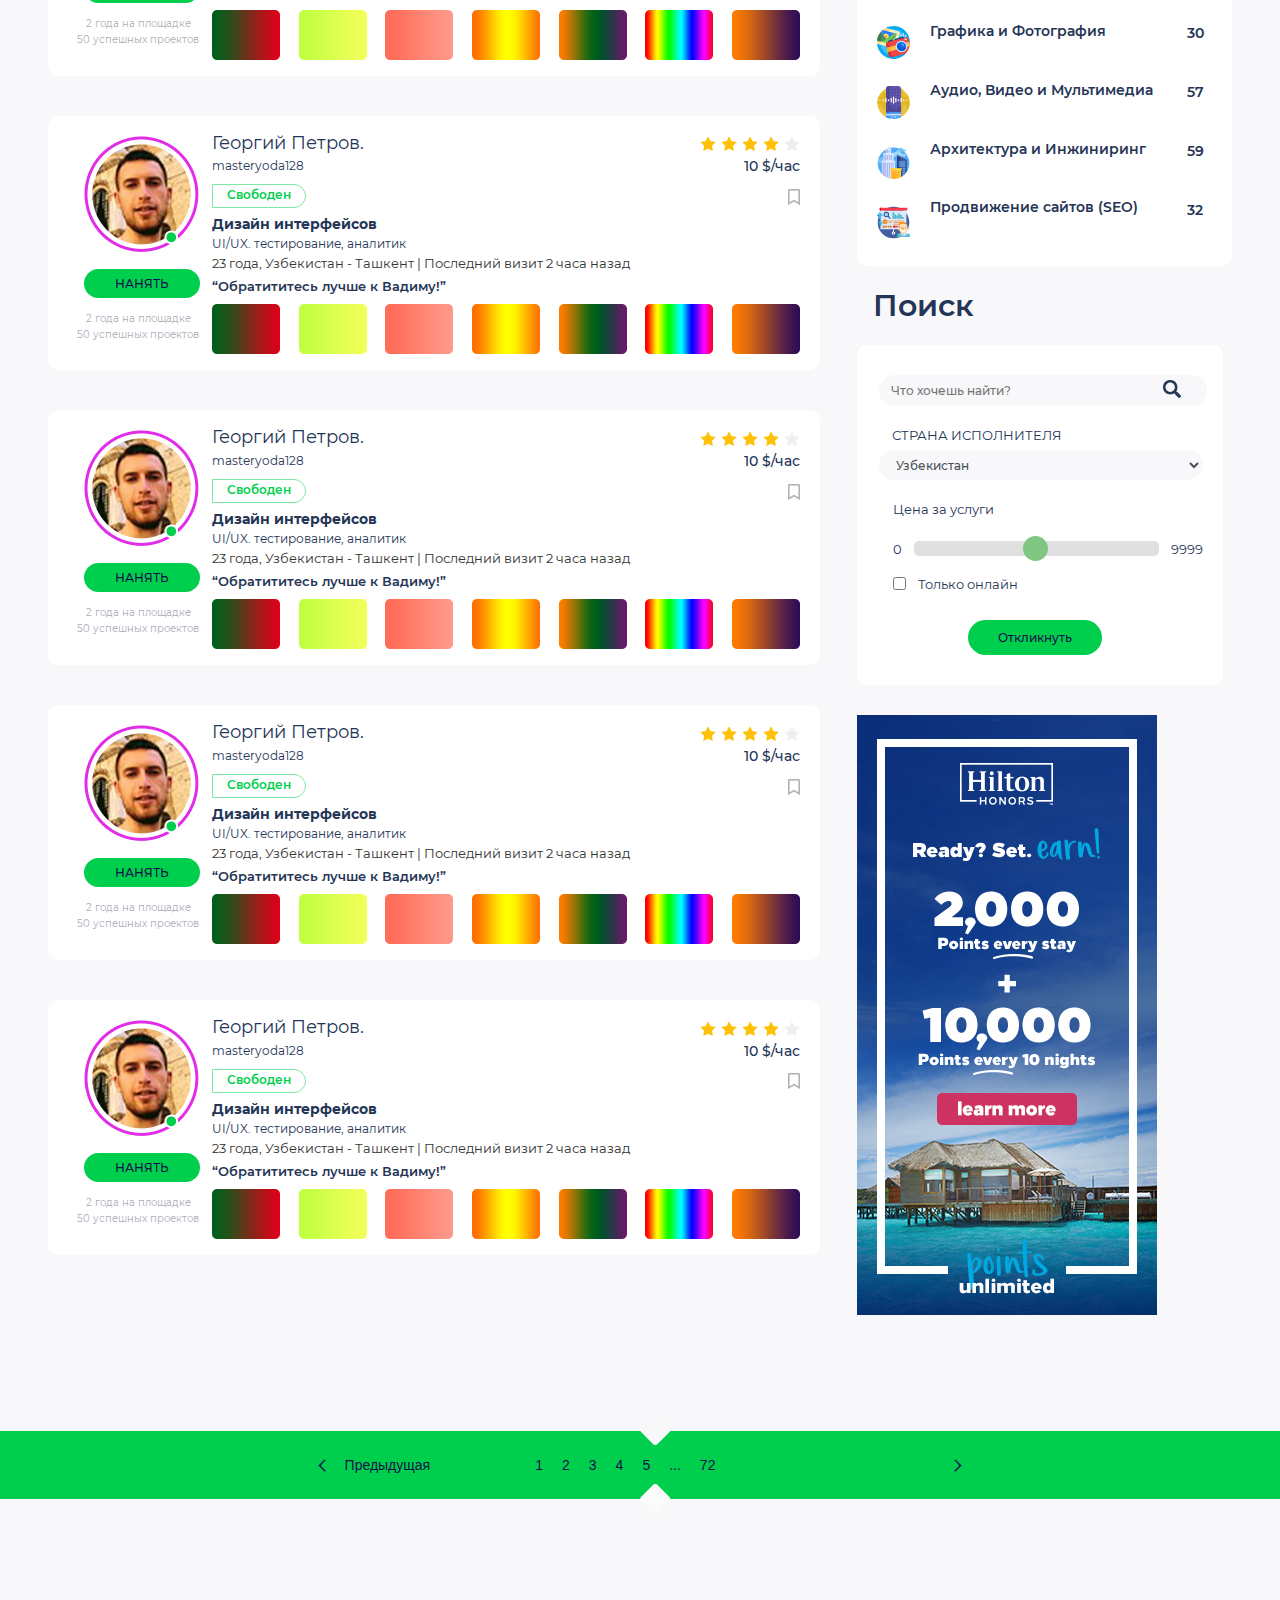
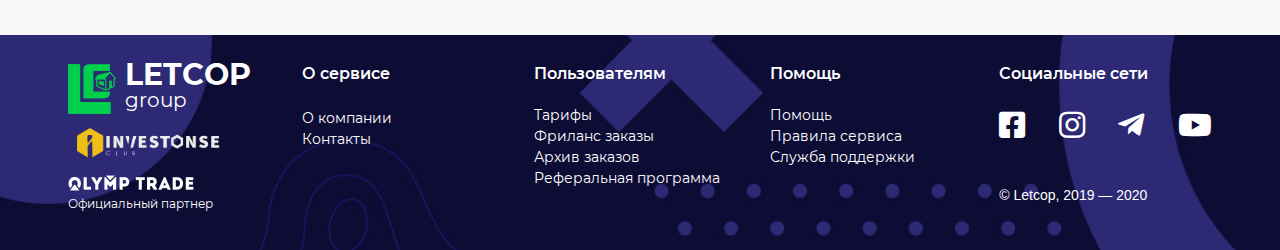
==== commit 08325370: "third commit" ====
--- a/index.html
+++ b/index.html
@@ -1183,7 +1183,7 @@
                         <ul>
                             <li class="d-flex"><a href=""><img src="images/logo.png" alt="logo.png"></a><a
                                     href="">LETCOP<br><span>group</span></a></li>
-                            <li><a href="">Служба поддержки</a></li>
+                            <li><a href=""><img src="images/INVESTONSE_img.png" alt="INVESTONSE_img"></a></li>
                             <li><a href=""><img src="images/olymp_trade_font_img.png" alt="olymp_trade_font_img"></a>
                             </li>
                             <li>Официальный партнер</li>
--- a/styles/style.css
+++ b/styles/style.css
@@ -38,6 +38,7 @@
     padding: 0;
 }
 
+
 #dropdownMenuLink_1,
 #dropdownMenuLink_2,
 #dropdownMenuLink_3,
@@ -63,7 +64,7 @@
 
 .header_nav_left ul li:nth-child(4) .dropdown .dropdown-menu .dropdown-item {
     padding: 4px 12px;
-    width: 75px;
+    width: 185px;
     margin: 0;
     font-family: 'Montserrat-Regular';
     font-weight: normal;
@@ -177,6 +178,7 @@
 
 .header_content .button a:hover {
     text-decoration: none;
+    box-shadow: 0 0 10px rgba(0,207,77,1)
 }
 
 /* ============================================================ main-start ============================================================ */
@@ -878,6 +880,7 @@
 .search_card ul li:nth-child(7) a:hover {
     color: #12114a;
     text-decoration: none;
+    box-shadow: 0 0 10px rgba(0,207,77,1)
 }
 
 .search_card {
@@ -990,21 +993,12 @@
 }
 
 .footer_list ul:nth-child(1) li:nth-child(2) {
-    padding: 22px 0 21px 0;
-    line-height: 11px;
-}
-
-.footer_list ul:nth-child(1) li:nth-child(2) a {
-    line-height: 11px;
-    font-family: 'Montserrat-Medium';
-    font-weight: 500;
-    font-size: 14px;
-    color: #ffffff;
-}
-
-.footer_list ul:nth-child(1) li:nth-child(2) a:hover {
-    color: #00cf4d;
-    text-decoration: none;
+    padding: 10px 0 10px 0;
+}
+
+.footer_list ul:nth-child(1) li:nth-child(2) a img{
+   height: 40px;
+   width: 160px;
 }
 
 .footer_list ul:nth-child(1) li:nth-child(3) {
